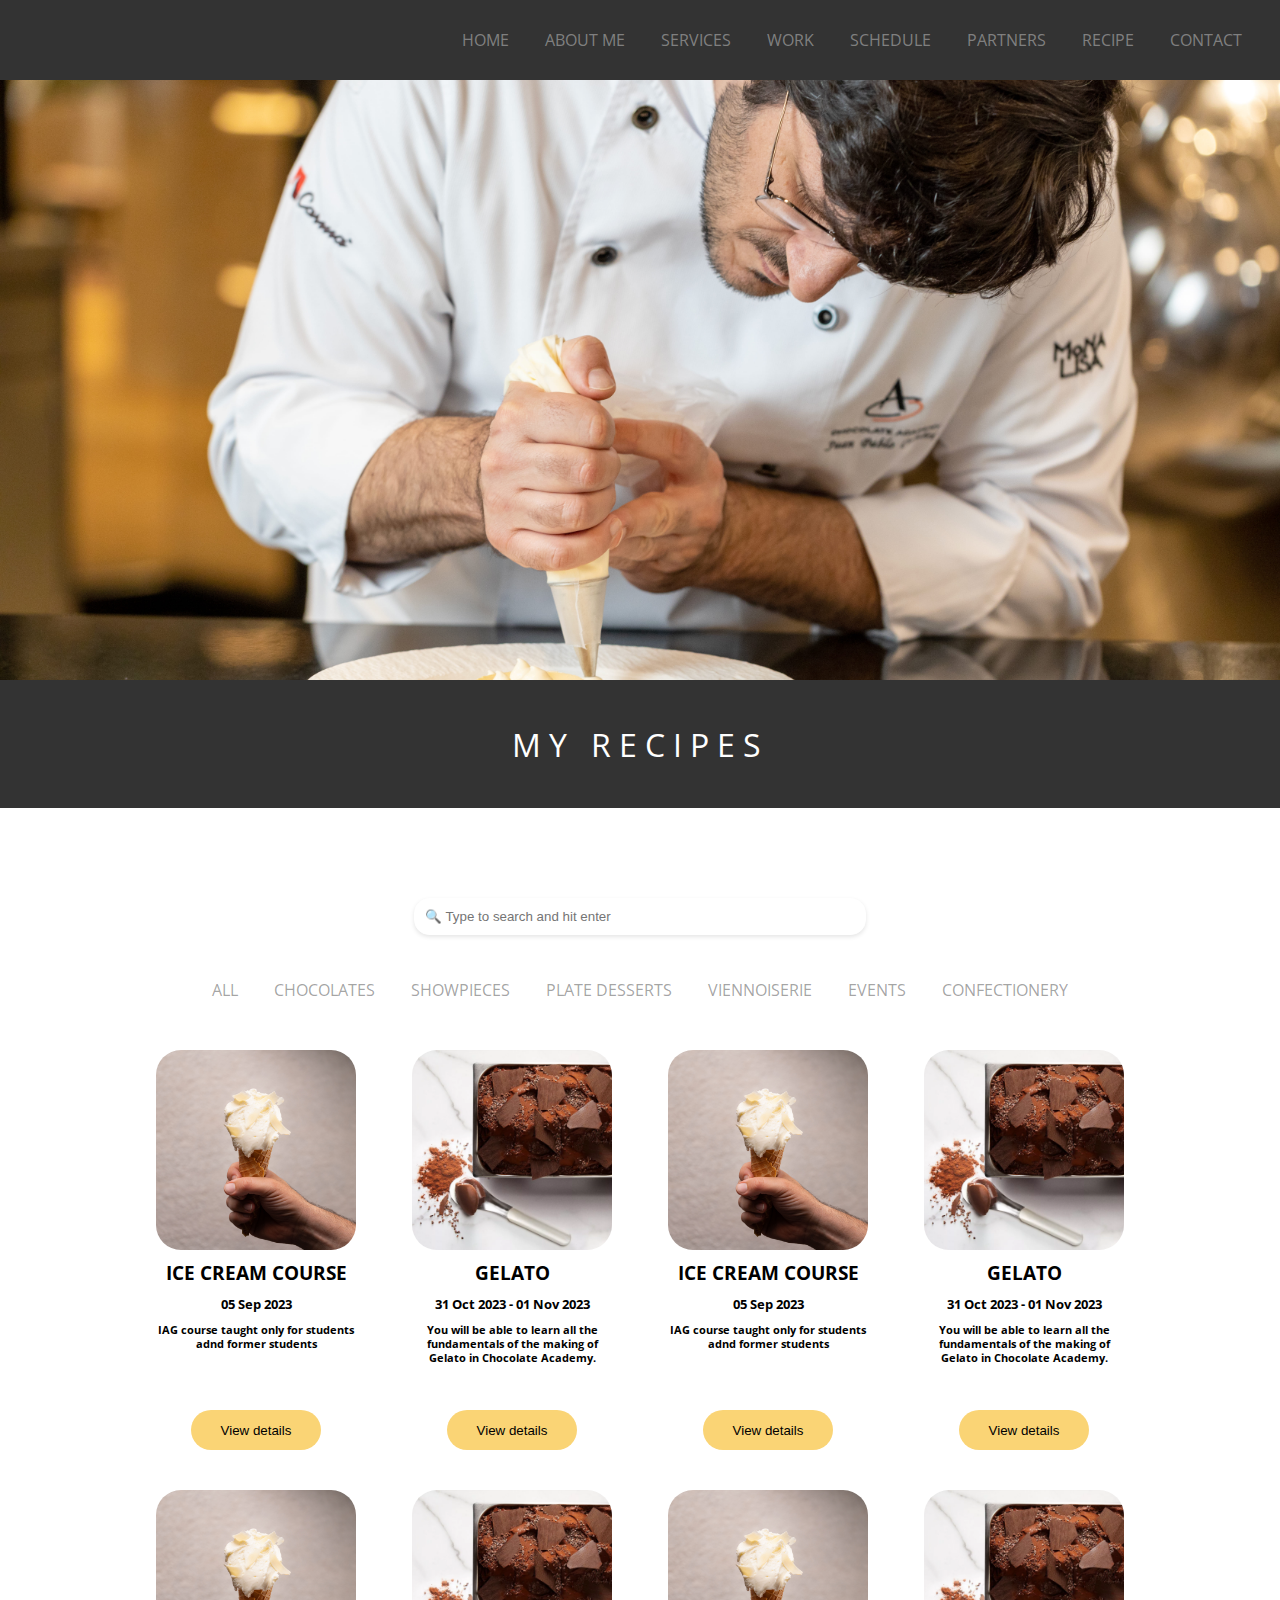
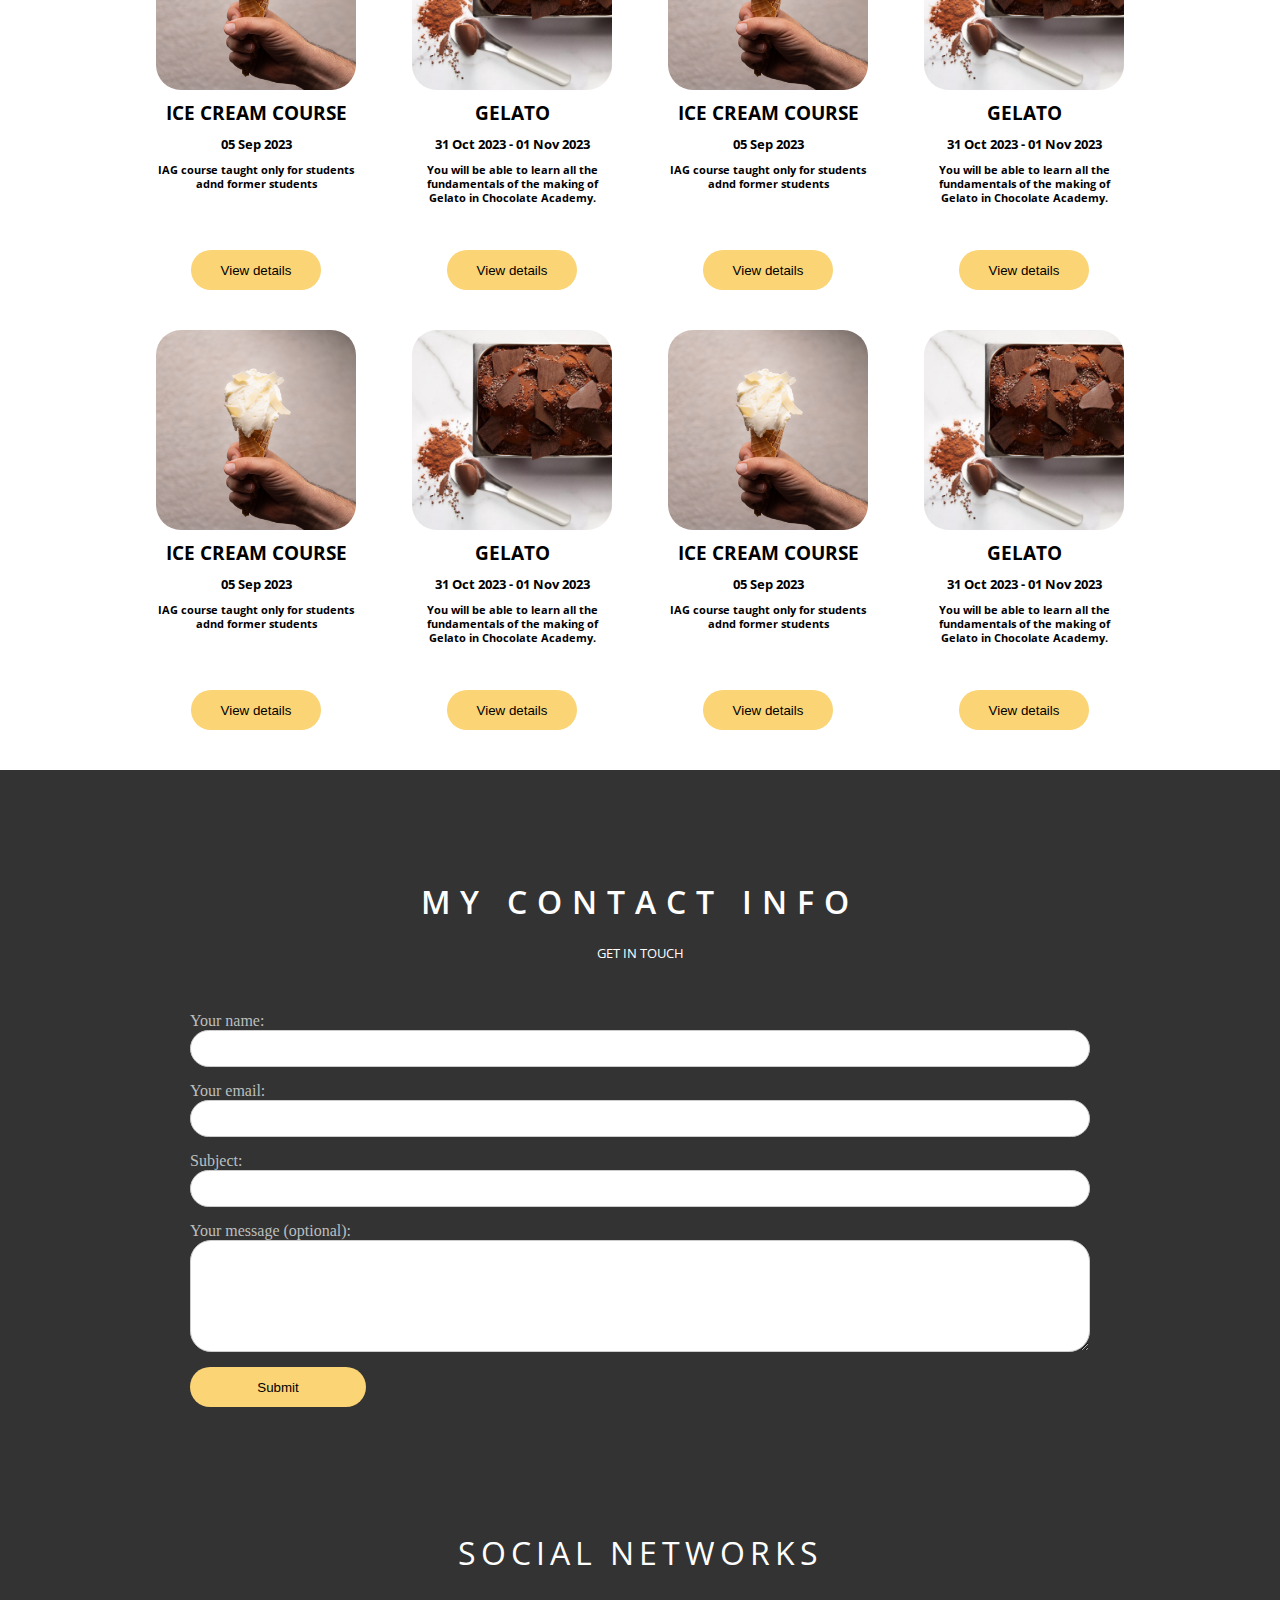
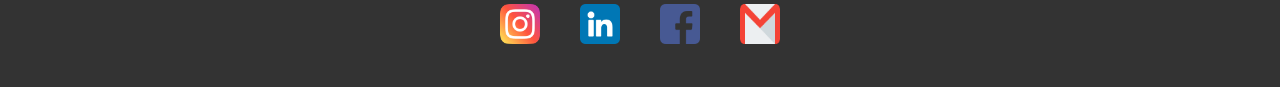
==== recipe.html @ 37abc26f "recipt" ====
<!doctype html>
<html lang="en">
<header>
  <meta charset="UTF-8">
  <meta name="viewport" content="width=device-width, initial-scale=1.0">
  <link rel="stylesheet" href="styles.css">
  <link rel="stylesheet" href="recipe.css">
  <link rel="stylesheet" href="https://fonts.googleapis.com/css2?family=Open+Sans:wght@400;600;700&display=swap"">
  <script src="recipe.js"></script>
  <title>Page</title>
</header>
<body>
    <div class="container">
      <!-- ---------------------------------------------------------------------- -->
        <!-- NAVBAR -->
        <div class="navbar">
            <a href="./index.html">HOME</a>
            <a href="#">ABOUT ME</a>
            <a href="#">SERVICES</a>
            <a href="#">WORK</a>
            <a href="#">SCHEDULE</a>
            <a href="#">PARTNERS</a>
            <a href="./recipe.html">RECIPE</a>
            <a href="#">CONTACT</a>
        </div>
        <!-- END NAVBAR -->

        <!-- ---------------------------------------------------------------------- -->

        <!-- PRESENTATION IMAGE -->
        <div class="image-container" id="all-img">
          <img src="./images/portrait3.jpg" alt="Image">
        </div>

        <div class="image-container" id="showpice-img" style="display: none;">
          <img src="./images/lemonpie.JPG" alt="Image">
        </div>

        <div class="image-container" id="desserts-img" style="display: none;">
          <img src="./images/portrait3.jpg" alt="Image">
        </div>

        <div class="image-container" id="viennoiserie-img" style="display: none;">
          <img src="./images/portrait3.jpg" alt="Image">
        </div>

        <div class="image-container" id="events-img" style="display: none;">
          <img src="./images/portrait3.jpg" alt="Image">
        </div>

        <div class="image-container" id="confectionery-img" style="display: none;">
          <img src="./images/portrait3.jpg" alt="Image">
        </div>

        <div class="image-container" id="chocolate-img" style="display: none;">
          <img src="./images/portrait3.jpg" alt="Image">
        </div>
        
        <!-- END PRESENTATION IMAGE -->

        <!-- ---------------------------------------------------------------------- -->

        <!-- SUBTITLE -->
        <div class="subtitle">
          <div>
            <h1>MY RECIPES</h1>
          </div>
        </div>
        <!-- END SUBTITLE -->

        <!-- ---------------------------------------------------------------------- -->

        <!-- CONTENT -->
        <div class="content">
        <div class="d-search">
          <input type="text-s" class="search" placeholder="🔍 Type to search and hit enter" id="searchInput">
        </div>
        <div class="recipe-nav">
          <a href="#" id="all">ALL</a>
          <a href="#" id="chocolate">CHOCOLATES</a>
          <a href="#" id="showpice">SHOWPIECES</a>
          <a href="#" id="desserts">PLATE DESSERTS</a>
          <a href="#" id="viennoiserie">VIENNOISERIE</a>
          <a href="#" id="events">EVENTS</a>
          <a href="#" id="confectionery">CONFECTIONERY</a>
        </div>

        <div id="all-div">
          <div class="ideas">
            <div class="recipe">
              <img class="recipe-img" src="./images/helado2.jpg" alr="Image">
              <h3>ICE CREAM COURSE</h3>
              <h5>05 Sep 2023</h5>
              <h6>IAG course taught only for students adnd former students</h6>
              <input class="button" type="button" value="View details">
            </div>

            <div class="recipe">
              <img class="recipe-img" src="./images/tortachocolate.jpg" alr="Image">
              <h3>GELATO</h3>
              <h5>31 Oct 2023 - 01 Nov 2023</h5>
              <h6>You will be able to learn all the fundamentals of the making of Gelato in Chocolate Academy.</h6>
              <input class="button" type="button" value="View details">
            </div>
            
            <div class="recipe">
              <img class="recipe-img" src="./images/helado2.jpg" alr="Image">
              <h3>ICE CREAM COURSE</h3>
              <h5>05 Sep 2023</h5>
              <h6>IAG course taught only for students adnd former students</h6>
              <input class="button" type="button" value="View details">
            </div>

            <div class="recipe">
              <img class="recipe-img" src="./images/tortachocolate.jpg" alr="Image">
              <h3>GELATO</h3>
              <h5>31 Oct 2023 - 01 Nov 2023</h5>
              <h6>You will be able to learn all the fundamentals of the making of Gelato in Chocolate Academy.</h6>
              <input class="button" type="button" value="View details">
            </div>  
          </div>

          <div class="ideas">
            <div class="recipe">
              <img class="recipe-img" src="./images/helado2.jpg" alr="Image">
              <h3>ICE CREAM COURSE</h3>
              <h5>05 Sep 2023</h5>
              <h6>IAG course taught only for students adnd former students</h6>
              <input class="button" type="button" value="View details">
            </div>

            <div class="recipe">
              <img class="recipe-img" src="./images/tortachocolate.jpg" alr="Image">
              <h3>GELATO</h3>
              <h5>31 Oct 2023 - 01 Nov 2023</h5>
              <h6>You will be able to learn all the fundamentals of the making of Gelato in Chocolate Academy.</h6>
              <input class="button" type="button" value="View details">
            </div>
            
            <div class="recipe">
              <img class="recipe-img" src="./images/helado2.jpg" alr="Image">
              <h3>ICE CREAM COURSE</h3>
              <h5>05 Sep 2023</h5>
              <h6>IAG course taught only for students adnd former students</h6>
              <input class="button" type="button" value="View details">
            </div>

            <div class="recipe">
              <img class="recipe-img" src="./images/tortachocolate.jpg" alr="Image">
              <h3>GELATO</h3>
              <h5>31 Oct 2023 - 01 Nov 2023</h5>
              <h6>You will be able to learn all the fundamentals of the making of Gelato in Chocolate Academy.</h6>
              <input class="button" type="button" value="View details">
            </div>  
          </div>

          <div class="ideas">
            <div class="recipe">
              <img class="recipe-img" src="./images/helado2.jpg" alr="Image">
              <h3>ICE CREAM COURSE</h3>
              <h5>05 Sep 2023</h5>
              <h6>IAG course taught only for students adnd former students</h6>
              <input class="button" type="button" value="View details">
            </div>

            <div class="recipe">
              <img class="recipe-img" src="./images/tortachocolate.jpg" alr="Image">
              <h3>GELATO</h3>
              <h5>31 Oct 2023 - 01 Nov 2023</h5>
              <h6>You will be able to learn all the fundamentals of the making of Gelato in Chocolate Academy.</h6>
              <input class="button" type="button" value="View details">
            </div>
            
            <div class="recipe">
              <img class="recipe-img" src="./images/helado2.jpg" alr="Image">
              <h3>ICE CREAM COURSE</h3>
              <h5>05 Sep 2023</h5>
              <h6>IAG course taught only for students adnd former students</h6>
              <input class="button" type="button" value="View details">
            </div>

            <div class="recipe">
              <img class="recipe-img" src="./images/tortachocolate.jpg" alr="Image">
              <h3>GELATO</h3>
              <h5>31 Oct 2023 - 01 Nov 2023</h5>
              <h6>You will be able to learn all the fundamentals of the making of Gelato in Chocolate Academy.</h6>
              <input class="button" type="button" value="View details">
            </div> 
          </div> 
        </div>

        <div id="chocolate-div" style="display: none;">
          <h1>None Chocolate</h1>
        </div>

        <div class="showpice" id="showpice-div" style="display: none;">
          <div class="showpice-int">
            <h1>INGREDIENTS</h1>
            
            <h3>STRAWBERRY SORBET</h3>
            <div class="ingredients">
              <li>400g Strawberry Puree</li>
              <li>230g Water</li>
              <li>100g Sugar</li>
              <li>40g Powdered Glucose</li>
              <li>11g Dextrose</li>
              <li>16g Invert Sugar</li>
              <li>3g Stabiliser (Super Neutrose)</li>
            </div>

            <h3>MERINGUE</h3>
            <div class="ingredients">
              <li>200g Eggs whites</li>
              <li>400g Sugar</li>
            </div>

            <h3>CHANTILLY CREAM</h3>
            <div class="ingredients">
              <li>500g Cream</li>
              <li>60g Icing Sugar</li>
              <li>1/2 Icing Sugar</li>
            </div>

            <h3>SYRUP MARINADE</h3>
            <div class="ingredients">
              <li>125g Sugar</li>
              <li>600g water</li>
              <li>1/2 Vanilla pod</li>
              <li>7.5g Wild Madagascar Pepper (Voatsiperifery)</li>
              <li>4 Basil Leaves</li>
              <li>1 Limes Juice</li>                
            </div>

            <h3>FRUIT SOUP</h3>
            <div class="ingredients">
              <li>50g Pinnaple</li>
              <li>50g Apple</li>
              <li>50g Kiwi fruit</li>
              <li>50g Mango</li>
              <li>50g Strawberry / Musk melon</li>
              <li>50g Banana</li>  
              <li>2 Passion fruits or puree</li>   
              <li>50g Pear</li>             
            </div>

            <h1>INSTRUCTION</h1>
            <h3>STRAWBERRY SORBET</h3>
            <h5>Hydrate & cook stabaliser in microwave with water add remaining ingredients and cook to 65CFreeze in ice cream machine.</h5>
          
            <h3>STRAWBERRY SORBET</h3>
            <h5>Cold Meringue method pipe onto back of Demarle dome moulds and bake 110C 35 minutes</h5>
          
            <h3>CHANTILLY CREAM</h3>
            <h5>Whisk slowly until a thick and creamy piping consistency</h5>

            <h3>SIRUP MARINADE</h3>
            <h5>Boil water and sugar with vanilla, pepper, basil and lime juice cover and allow to infuse for 12 hours when cool store 4˚C, strain before using.</h5>
          
            <h3>FRUIT SOUP</h3>
            <h5>Cut all fruits into a fine dice and add to cold syrup marinade and reserve at 4°C</h5>

            <h3>SPUN SUGAR</h3>
            <h5>Boil sugar, water and glucose to 160˚C or a very light caramel allow to cool and make spun sugar on a silpat mat, sprinkle with flowers and leaves, cover with more spun sugar and press, cut small disks or break up and reserve with silica gel until required</h5>
          </div>
        </div>

        <div id="desserts-div" style="display: none;">
          <h1>No desserts</h1>
        </div>

        <div id="viennoiserie-div" style="display: none;">
          <h1>No viennoiserie</h1>
        </div>

        <div id="events-div" style="display: none;">
          <h1>No events</h1>
        </div>

        <div id="confectionery-div" style="display: none;">
          <h1>No confectionery</h1>
        </div>

        </div>
      </div>
      <!-- END CONTENT -->

      <!-- ---------------------------------------------------------------------- -->

      <!-- FOOTER -->
      <div class="footer">

        <h1>MY CONTACT INFO</h1>
        <h5>GET IN TOUCH</h5>

        <form class="form">
          <label for="name">Your name:</label>
          <input type="text" id="nombre" name="nombre">

          <label for="email">Your email:</label>
          <input type="email" id="email" name="email">

          <label for="email">Subject:</label>
          <input type="subject" id="subject" name="subject">

          <label for="mesaje">Your message (optional):</label>
          <textarea id="mesaje" name="mesaje"></textarea>

          <input type="submit" value="Submit">
        </form>

        <div class="social">
          <h1>SOCIAL NETWORKS</h1>
          <div class="social-networks">
            <a class="a-footer-image" href="https://www.instagram.com/juanpablocolubri/">
              <img class="footer-image" src="./images/ig.png" alt="ig">
            </a>
            <a class="a-footer-image" href="">
              <img class="footer-image" src="./images/in.png" alt="in">
            </a>
            <a class="a-footer-image" href="">
              <img class="footer-image" src="./images/face.png" alt="face">
            </a>
            <a class="a-footer-image" href="">
              <img class="footer-image" src="./images/gmail.png" alt="gmail">
            </a>
          </div>
        </div>
      </div>
      <!-- END FOOTER -->

      <!-- ---------------------------------------------------------------------- -->

  </div>
</body>
</html>
---- styles.css ----
body{
  margin: 0;
  padding: 0;
}

.container {
    display: flex;
    flex-direction: column;
    background-color:white;
}

/* NAVBAR */
.navbar {
  display: flex;
  justify-content: flex-end;
  align-items: center;
  padding: 0 20px;
  height: 80px; 
  background-color: #333;
  overflow: hidden;
}

.navbar p {
    display: table-cell;
    vertical-align: middle;
}

.navbar a {
  font-family: 'Open Sans';
  font-weight: normal;
  float: right;
  display: block;
  color: #A8A8A8AA;
  text-align: right;
  padding: 14px 18px;
  text-decoration: none;
}

.navbar a:hover {
  background-color: #333;
  color: white;
} 
/* END NAVBAR */

/* PRESENTATION IMAGE */
.image-container {
  display: flex;
  align-items: center;
  justify-content: center;
  max-height: 600px;
  overflow: hidden; 
  text-align: center;
}

.image-container img {
  max-height: 100%;
  max-width: 100%;
}
/* END PRESENTATION IMAGE */

/* SUBTITLE */
.subtitle{
  display: flex;
  height: 100px;
  background-color: #333;
  color: white;
  padding: 14px 40px;
  justify-content: center;
  align-items: center;
  text-align: center;
  position: relative;
}

.subtitle h1{
  font-family: 'Open Sans';
  font-weight: normal;
  letter-spacing: 8px;
  margin: 0 auto;
}

.subtitle h3{
  letter-spacing: 3px;  
  font-family: 'Open Sans'; 
  font-weight: normal;
}

.subtitle-image{
  width: 72px;
  height: 72px;
  position: absolute;
  top: 28px;
  right: 25px;
}
/* END SUBTITLE */

/* CONTENT */
.content{
  display: flex;
  flex-direction: column;
  height: auto;
  background-color: white;
}

.ideas{
  display: flex;
  flex-direction: row;
  align-items: center;
  justify-content: center;
  margin:0 10%;
}

.ideas-elements{
  display: flex;
  flex-direction: column;
  align-items: center;
  width: 230px;
  height: 200px;
  margin:80px 50px;
}

.ideas-elements h5{
  font-family: 'Open Sans';
  color: #3F3F3F;
  text-align: center;
  margin-top: 10%;
  margin-block-end: 10px;
  font-weight: 900;
  font-size: larger;
}

.ideas-elements h6{
  margin: 0;
  font-family: 'Open Sans';
  font-weight: normal;
  color: #3F3F3F;
  text-align: center;
  font-size: small;
  font-weight: 600;
}

.ideas-elements img{
  width: 48px;
  height: 48px;
}

/* END CONTENT */

/* PRESENTATION IMAGE2 */
.image-container2{
  position: relative;
  display: flex;
  align-items: center;
  justify-content: center;
  max-height: 500px;
  width:100vw;
  overflow: hidden; 
  text-align: center;
}

.image-container2 img {
  max-height: 100%;
  max-width: 100%;
}

.overlay{
  position: absolute;
  top: 20%;
  left: 48.2%; 
  width: 80px;
  height: 80px;
  transform: translate(-20%, -50%); 
}

.overlay-text{
  font-family: 'Open Sans';
  font-weight: normal;
  position: absolute;
  top:30%;
  width:100vw;
  align-items: center;
  color: white;
}

.overlay-text h6{
  width: 50%;
  transform: translate(50%);
}

.image-container2::before,
.image-container2::after
{
  content: "";
  position: absolute;
  width: 230%;
  height: 1px;
  background-color: black;
  background: linear-gradient(to right, transparent 40%, white 40%, white 60%, transparent 60%);
  
}

.image-container2::before {
  right: -38%;
  top: 20%;
}

.image-container2::after {
  left: -38%;
  top: 20%;
}
/* END PRESENTATION IMAGE2 */

/* CONTENT2 */
.content2{
  display: flex;
  flex-direction: column;
}

.content2-row{
  display: flex;
  flex-direction: row;
}

.content2-element{
  margin: 0;
  height: 268px;
  width: 480px;
  overflow: hidden;
  background-color: #333;
}

.content2-element img{
  width: 100%;
  height: 100%;
  max-height: 100%;
  max-width: 100%;
}
/* END CONTENT2 */

/* FOOTER */
.footer{
  display: flex;
  flex-direction: column;
  align-items: center;
  justify-content: center;
  background-color: #333;
}

.footer h1 {
  font-family: 'Open Sans';
  font-weight: normal;
  color: white;
  margin-top: 110px;
  letter-spacing: 10px;
  font-weight: 600;
}

.footer h5 {
  font-family: 'Open Sans';
  font-weight: normal;
  color: white;
  margin: 0;
  margin-block-end: 50px;
}

.form-container {
  margin: 0 auto;
  padding: 20px;
  border-radius: 10px;
  border: 2px solid #ccc;
}

.form {
  color: #BBBFBF;
  width: 900px;
  display: flex;
  flex-direction: column;
}

.label{
  font-weight: bold;
  margin-bottom: 5px;
}

input[type="text"],
input[type="email"],
input[type="subject"]{
  padding: 10px;
  margin-bottom: 15px;
  border: 1px solid #ccc;
  border-radius: 21px;
}

textarea {
  height: 90px;
  padding: 10px;
  margin-bottom: 15px;
  border: 1px solid #ccc;
  border-radius: 21px;
}

input[type="submit"] {
  width: 176px;
  height: 40px;
  background-color: #FAD475;
  color: black;
  border: none;
  padding: 10px;
  border-radius: 40px;
  cursor: pointer;
}

input[type="submit"]:hover {
  background-color: #f8da8e;
}

.social{
  height: 280px;
  display: flex;
  width: 720px;
  flex-direction: column;
  align-items: center;
  justify-content: center;
  letter-spacing: 5px;
}

.social h1{
  font-family: 'Open Sans';
  font-weight: normal;
  letter-spacing: 5px;
  margin-block-end: 0 ;
}

.social-networks{
  display: flex;
  height: 100px;
  align-items: center;
}

.a-footer-image{
  margin: 0 20px;
  width: 40px;
  height: 40px; 
}

.footer-image{
  width: 40px;
  height: 40px; 
}
/* END FOOTER */
---- recipe.css ----
/* RECIPE */
.d-search{
    display: flex;
    margin-top: 90px;
    justify-content: center;
}

.search {
    width: 430px;
    display: flex;
    align-items: center;
    justify-content: center;
    padding: 10px;
    background-color: white;
    border: 1px solid white;
    padding: 10px;
    margin-bottom: 15px;
    border-radius: 15px;
    box-shadow: 0px 2px 4px rgba(0, 0, 0, 0.1);
}

.search-input {
    padding: 5px;
    border: none;
    border-radius: 3px;
    width: 100%;
}

.recipe-nav {
    display: flex;
    justify-content: center;
    align-items: center;
    padding: 0 20px;
    height: 80px; 
    background-color: white;
    overflow: hidden;
}
  
.recipe-nav p {
      display: table-cell;
      vertical-align: middle;
}
  
.recipe-nav a {
    font-family: 'Open Sans';
    font-weight: normal;
    display: block;
    color: #33333375;
    text-align: center;
    padding: 14px 18px;
    text-decoration: none;
}
  
.recipe-nav a:hover {
    background-color: white;
    color: black;
  } 


.content{
    margin-block-end: 20px;
}

.recipe{
    display: flex;
    flex-direction: column;
    height: 400px;
    width: 229px;
    align-items: center;
    margin: 20px;
}

.recipe h3{
    font-family: 'Open Sans';
    margin: 10px;
}

.recipe h5{
    font-family: 'Open Sans';
    margin: 0%;
}

.recipe h6{
    font-family: 'Open Sans';
    text-align: center;
    margin: 10px;
    margin-left: 10px;
    margin-right: 10px;
}

.recipe-img{
    width: 200px;
    height: 200px;
    border-radius: 25px;
}

.button{
    width: 60%;
    height: 40px;
    background-color: #FAD475;
    color: black;
    border: none;
    padding: 10px;
    border-radius: 40px;
    cursor: pointer;
    margin-top: auto;
}

.button:hover{
    background-color: #f8da8e;
}

/* END RECIPE */

/* SHOWPICE */
.showpice{
    width: 800px;
    height: auto;
    background-color: #ffffff;
    border-radius: 20px;
    box-shadow: 0px 8px 16px rgba(0, 0, 0, 0.2);
    padding: 20px;
    margin: 50px auto;
    margin-block-end: 45px;
}

.showpice-int{
    font-family: 'Open Sans';
    text-align: left;
    font-weight: normal;
    margin-left: 50px;
}

.showpice-int h1{
    margin-top: 30px;
    margin-block-end: 30px;
    font-size: xx-large;
}

.showpice-int h5{
    color:#595959;
}

.ingredients{
    margin-left: 10px;
}
/* END SHOWPICE */
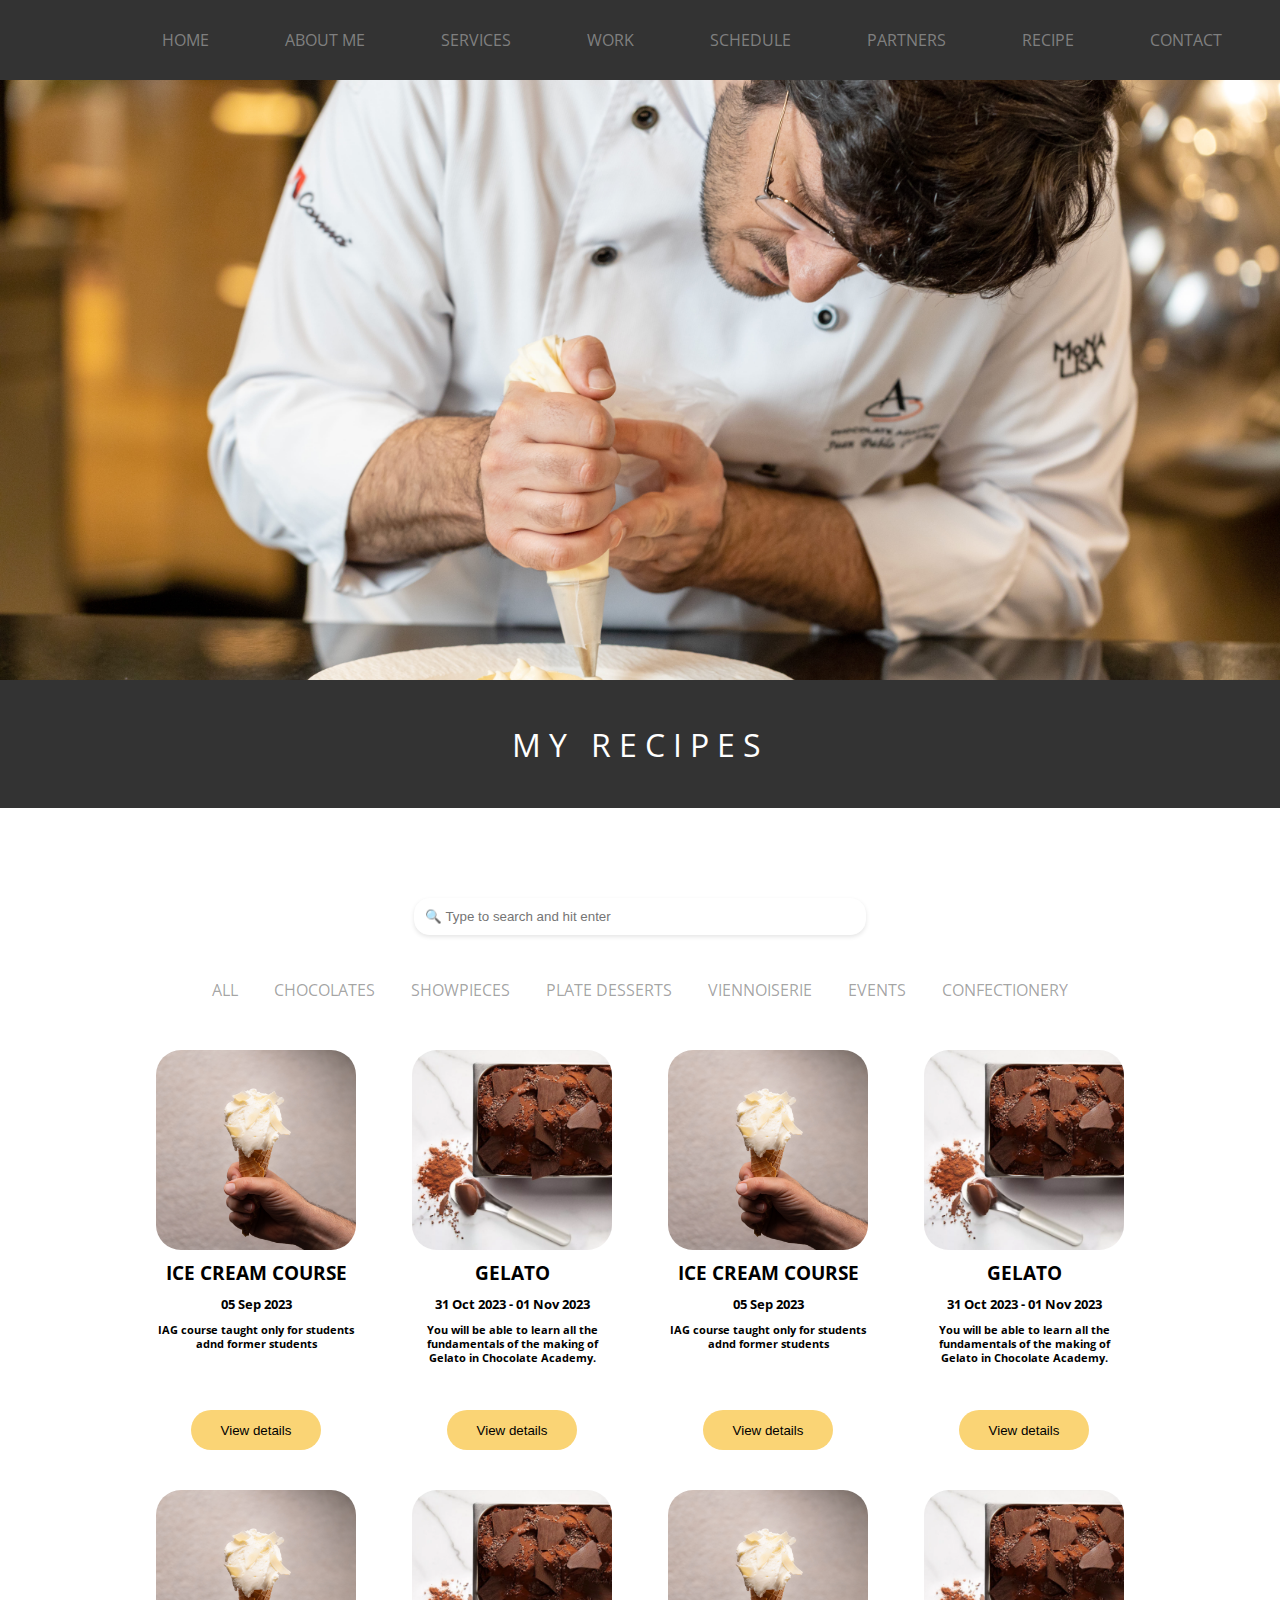
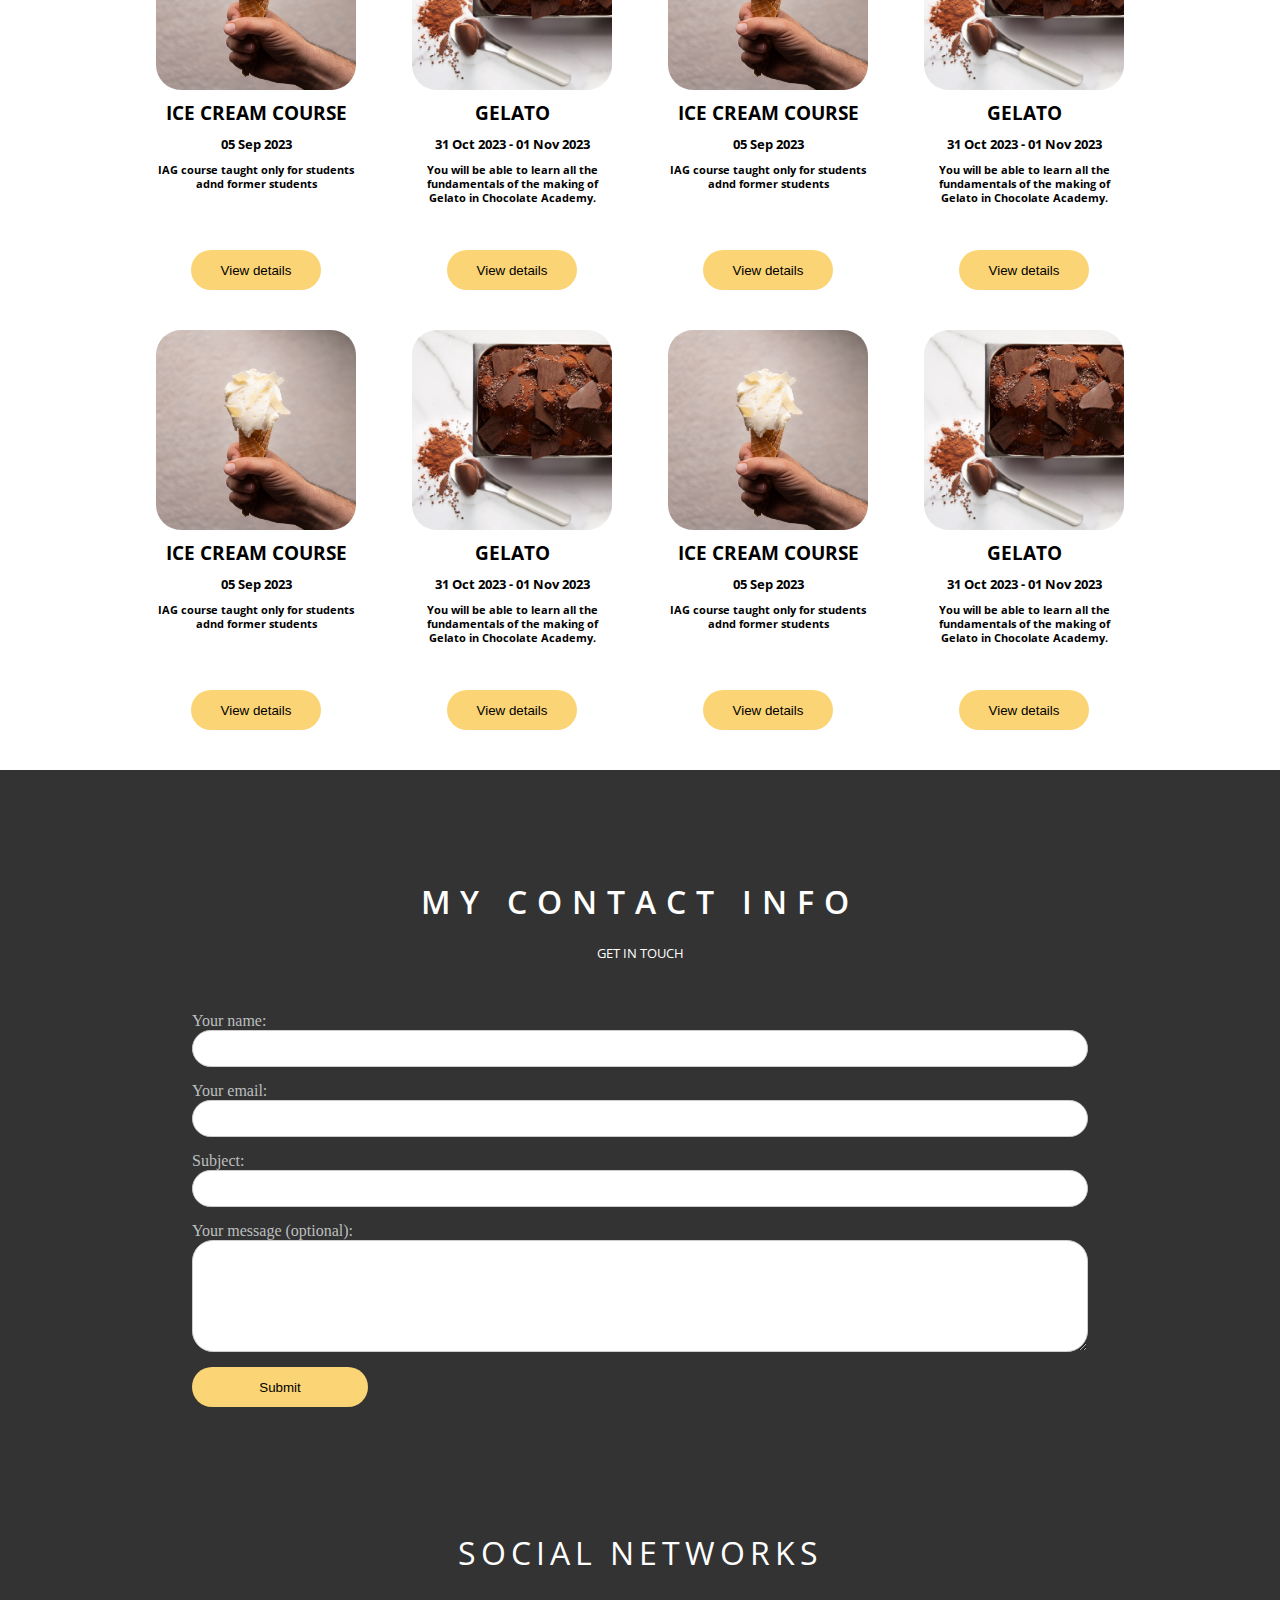
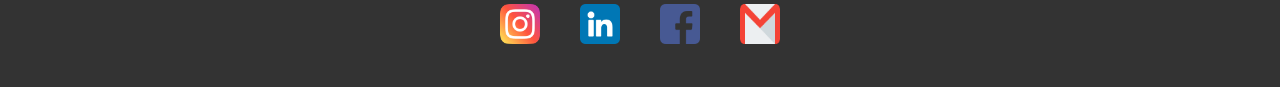
==== commit 0f96d6d8: "responsive fixed" ====
--- a/recipe.html
+++ b/recipe.html
@@ -6,6 +6,7 @@
   <link rel="stylesheet" href="styles.css">
   <link rel="stylesheet" href="recipe.css">
   <link rel="stylesheet" href="https://fonts.googleapis.com/css2?family=Open+Sans:wght@400;600;700&display=swap"">
+  <script src="index.js"></script>
   <script src="recipe.js"></script>
   <title>Page</title>
 </header>
--- a/styles.css
+++ b/styles.css
@@ -34,12 +34,24 @@
   text-align: right;
   padding: 14px 18px;
   text-decoration: none;
+  margin: 20px;
 }
 
 .navbar a:hover {
   background-color: #333;
   color: white;
 } 
+
+@media screen and (max-width: 855px) {
+  .navbar {
+    float: none;
+    height: auto;
+    display: block;
+    text-align: left;
+  }
+  .navbar a{
+    margin:0px;
+  }}
 /* END NAVBAR */
 
 /* PRESENTATION IMAGE */
@@ -107,6 +119,12 @@
   align-items: center;
   justify-content: center;
   margin:0 10%;
+}
+
+@media screen and (max-width: 900px) {
+  .ideas {
+    flex-direction: column;
+  }
 }
 
 .ideas-elements{
@@ -246,15 +264,19 @@
 }
 
 .footer h1 {
+  width: 80%;
   font-family: 'Open Sans';
   font-weight: normal;
   color: white;
   margin-top: 110px;
   letter-spacing: 10px;
   font-weight: 600;
+  text-align: center;
 }
 
 .footer h5 {
+  width: 80%;
+  text-align: center;
   font-family: 'Open Sans';
   font-weight: normal;
   color: white;
@@ -271,9 +293,16 @@
 
 .form {
   color: #BBBFBF;
-  width: 900px;
-  display: flex;
-  flex-direction: column;
+  width: 70%;
+  display: flex;
+  flex-direction: column;
+}
+
+@media screen and (max-width: 910px) {
+  .form-container {
+    max-width: 80%;
+    padding: 10px;
+  }
 }
 
 .label{
@@ -324,6 +353,7 @@
 }
 
 .social h1{
+  width: 100vw;
   font-family: 'Open Sans';
   font-weight: normal;
   letter-spacing: 5px;
@@ -334,6 +364,19 @@
   display: flex;
   height: 100px;
   align-items: center;
+}
+
+@media screen and (max-width: 720px) {
+  .social {
+    width: auto;
+    height: auto;
+  }
+}
+
+@media screen and (max-width: 360px) {
+  .social-networks,.social {
+    display: none;
+  }
 }
 
 .a-footer-image{
--- a/recipe.css
+++ b/recipe.css
@@ -54,8 +54,18 @@
 .recipe-nav a:hover {
     background-color: white;
     color: black;
-  } 
+} 
 
+@media screen and (max-width: 855px) {
+    .recipe-nav {
+      float: none;
+      height: auto;
+      display: block;
+      text-align: left;
+    }
+    .recipe-nav a{
+      margin:0px;
+    }}
 
 .content{
     margin-block-end: 20px;
@@ -124,6 +134,12 @@
     margin-block-end: 45px;
 }
 
+@media screen and (max-width: 920px) {
+    .showpice{
+        width: 80%;
+    }
+}
+
 .showpice-int{
     font-family: 'Open Sans';
     text-align: left;
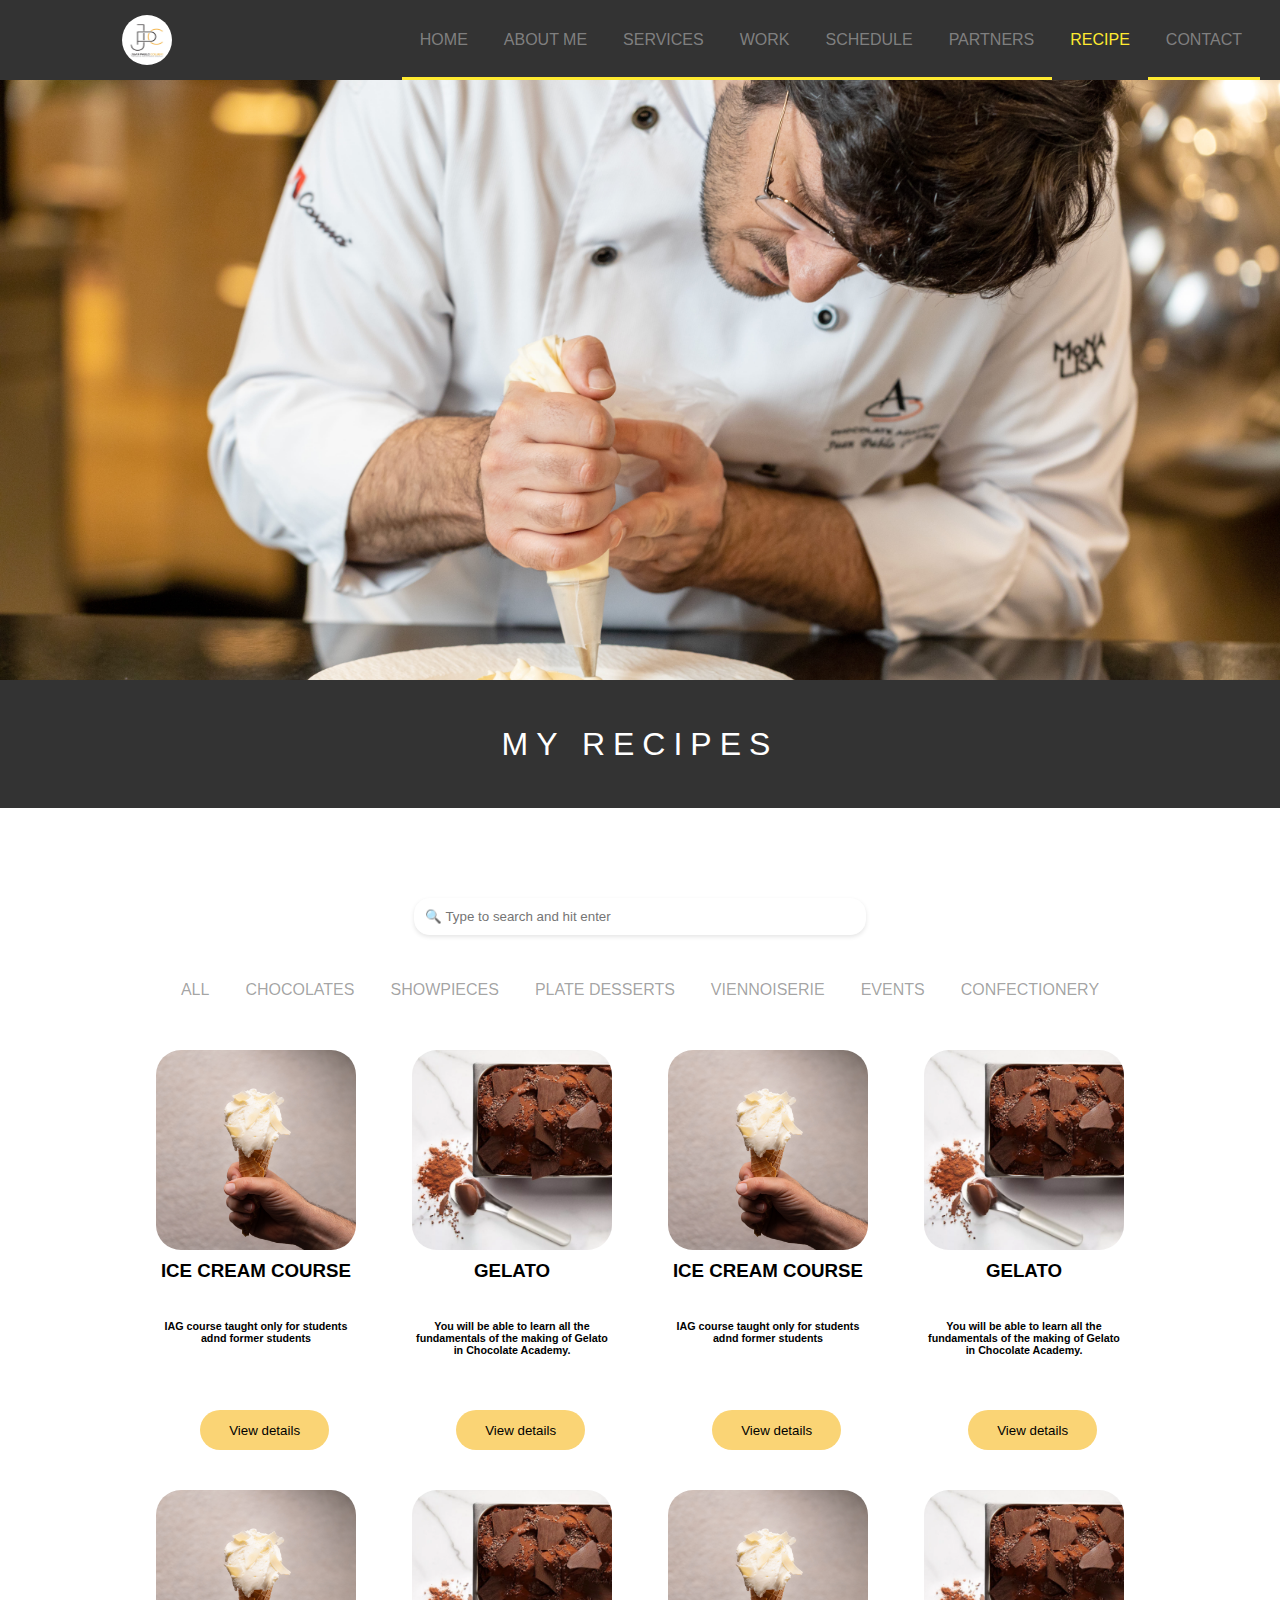
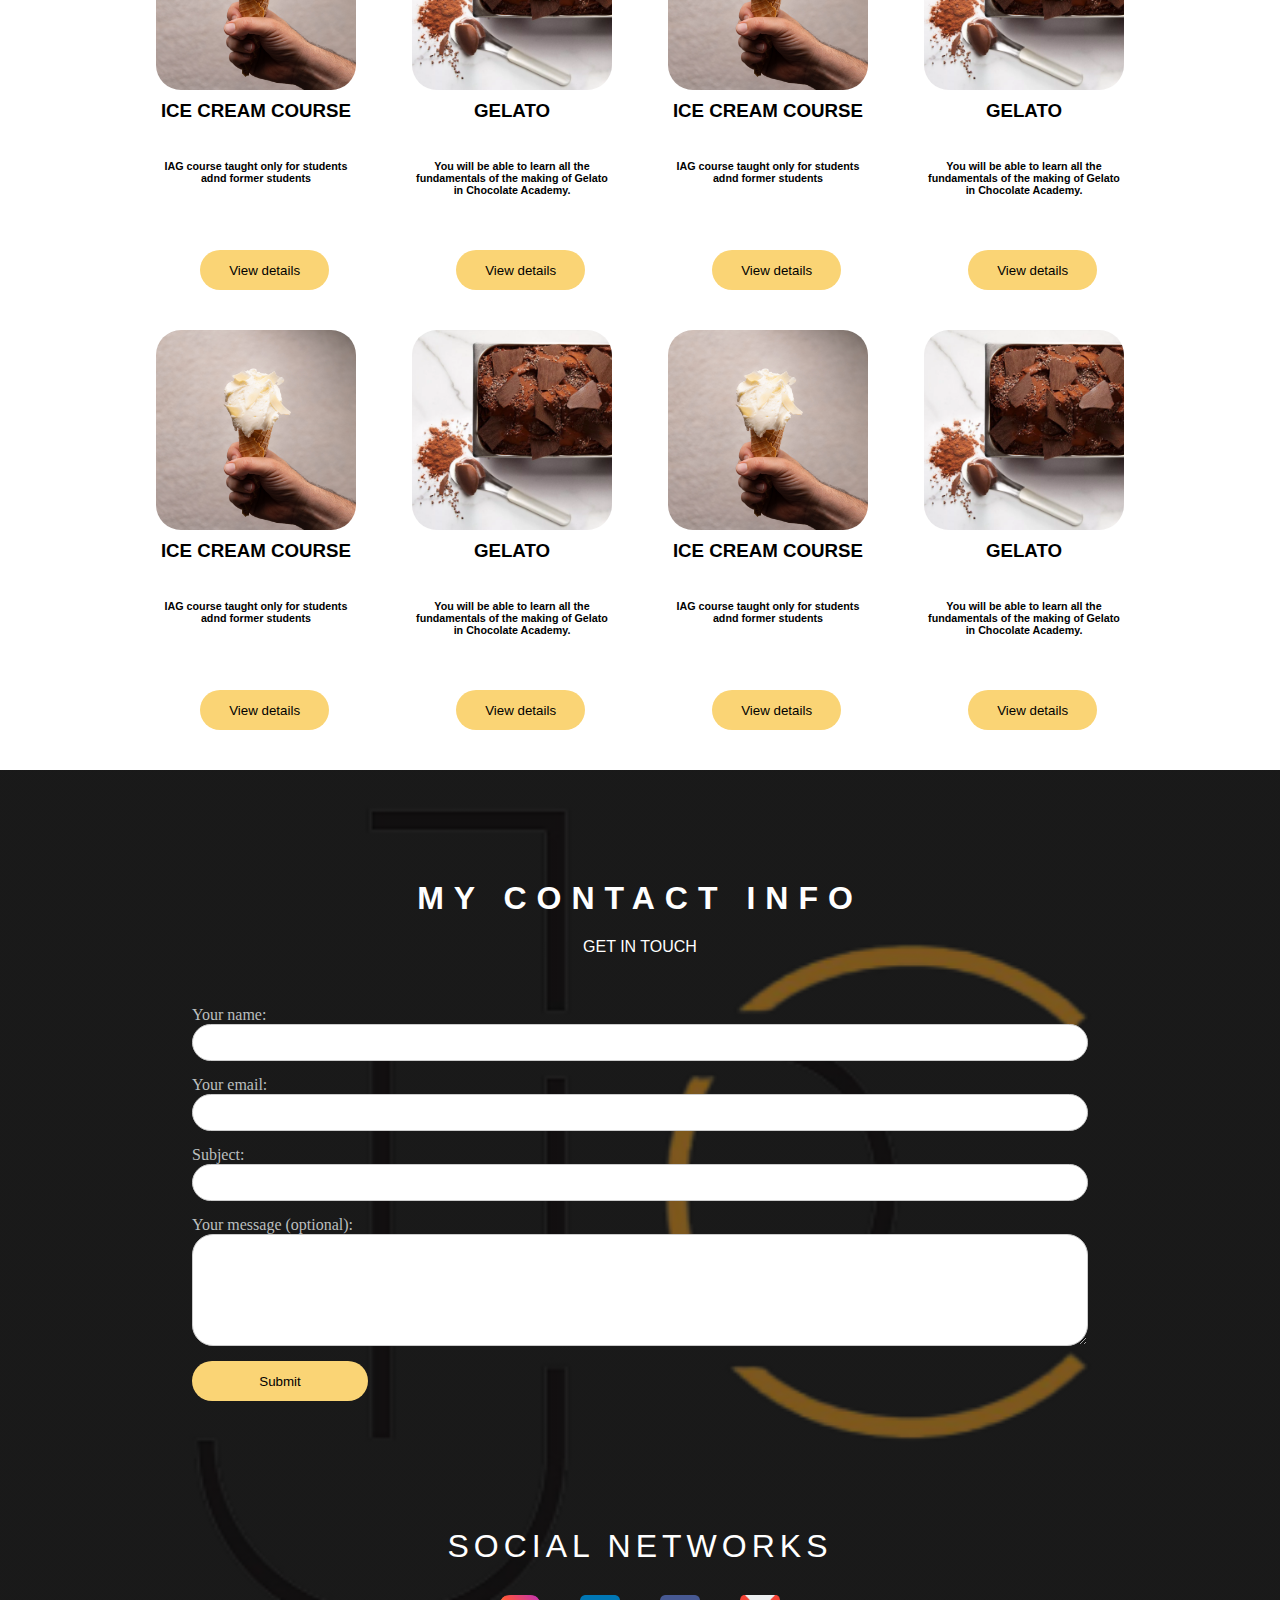
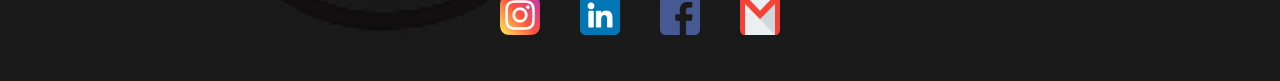
==== commit 445c9e97: "diseño modificado" ====
--- a/recipe.html
+++ b/recipe.html
@@ -15,14 +15,31 @@
       <!-- ---------------------------------------------------------------------- -->
         <!-- NAVBAR -->
         <div class="navbar">
-            <a href="./index.html">HOME</a>
-            <a href="#">ABOUT ME</a>
-            <a href="#">SERVICES</a>
-            <a href="#">WORK</a>
-            <a href="#">SCHEDULE</a>
-            <a href="#">PARTNERS</a>
-            <a href="./recipe.html">RECIPE</a>
-            <a href="#">CONTACT</a>
+            <img src="./images/logo.jpeg ">
+            <a class="underlined" href="./index.html">HOME</a>
+            <a class="underlined" href="#">ABOUT ME</a>
+            <a class="underlined" href="#">SERVICES</a>
+            <a class="underlined" href="#">WORK</a>
+            <a class="underlined" href="./schedule.html">SCHEDULE</a>
+            <a class="underlined" href="#">PARTNERS</a>
+            <a href="./recipe.html"><span class="text_yellow">RECIPE</span></a>
+            <a class="underlined" href="#">CONTACT</a>
+        </div>
+        <!-- END NAVBAR -->
+
+        <!-- NAVBAR -->
+        <div class="menu">
+          <button class="menu-button">Menú</button>
+          <ul class="menu-list">
+              <li><a href="./index.html">HOME</a></li>
+              <li><a href="#">ABOUT ME</a></li>
+              <li><a href="#">SERVICES</a></li>
+              <li><a href="#">WORK</a></li>
+              <li><a href="./schedule.html">SCHEDULE</a></li>
+              <li><a href="#">PARTNERS</a></li>
+              <li><a href="./recipe.html">RECIPE</a></li>
+              <li><a href="#">CONTACT</a></li>
+          </ul>
         </div>
         <!-- END NAVBAR -->
 
--- a/styles.css
+++ b/styles.css
@@ -1,12 +1,18 @@
 body{
   margin: 0;
   padding: 0;
+  overflow-x: hidden;
+}
+
+.text_yellow{
+  color: #ffea30 !important;
 }
 
 .container {
     display: flex;
     flex-direction: column;
     background-color:white;
+    margin: 0%;
 }
 
 /* NAVBAR */
@@ -20,13 +26,22 @@
   overflow: hidden;
 }
 
+.navbar img{
+  position: absolute;
+  transform: translateX(-85vw);
+  width: 50px;
+  height: 50px;
+  border-radius: 50px
+}
+
 .navbar p {
     display: table-cell;
     vertical-align: middle;
 }
 
 .navbar a {
-  font-family: 'Open Sans';
+  position: relative;
+  font-family: 'Nexa', sans-serif;
   font-weight: normal;
   float: right;
   display: block;
@@ -34,7 +49,26 @@
   text-align: right;
   padding: 14px 18px;
   text-decoration: none;
-  margin: 20px;
+}
+
+/*.navbar::after{
+  transform: translate(0px, 37px);
+  content: '';
+  position: absolute;
+  width: 23%;
+  height: 5px;
+  background-color: #ffea30;
+  left: 0;
+}*/
+
+.underlined::after {
+  transform: translate(0px, 46px);
+  content: '';
+  position: absolute;
+  width: 100%;
+  height: 5px;
+  background-color: #ffea30;
+  left: 0;
 }
 
 .navbar a:hover {
@@ -42,15 +76,64 @@
   color: white;
 } 
 
-@media screen and (max-width: 855px) {
+.menu {
+    position: relative;
+    display: none;
+    height: 100%;
+}
+
+.menu-button {
+    font-family: 'Nexa', sans-serif;
+    padding: 10px 20px;
+    background-color: #333;
+    color: #A8A8A8AA;
+    border: none;
+    cursor: pointer;
+    width: 100%;
+}
+
+.menu-button:hover{
+  color: white;
+}
+
+.menu-list {
+    width: 100vw;
+    height: auto;
+    position: absolute;
+    top: 100%;
+    left: 0;
+    margin: 0;
+    background-color: #333;
+    list-style: none;
+    padding: 0;
+    margin: 0;
+    display: none;
+}
+
+.menu-list li {
+    padding: 10px;
+}
+
+.menu-list li a {
+    text-decoration: none;
+    color: #A8A8A8AA;
+}
+
+.menu-list li a:hover {
+  text-decoration: none;
+  color: white;
+}
+
+.menu:hover .menu-list {
+    display: block;
+}
+
+@media screen and (max-width: 1000px) {
   .navbar {
-    float: none;
-    height: auto;
-    display: block;
-    text-align: left;
-  }
-  .navbar a{
-    margin:0px;
+    display: none;
+  }
+  .menu{
+    display: inline-block;
   }}
 /* END NAVBAR */
 
@@ -84,7 +167,7 @@
 }
 
 .subtitle h1{
-  font-family: 'Open Sans';
+  font-family: 'Nexa', sans-serif;
   font-weight: normal;
   letter-spacing: 8px;
   margin: 0 auto;
@@ -92,7 +175,7 @@
 
 .subtitle h3{
   letter-spacing: 3px;  
-  font-family: 'Open Sans'; 
+  font-family: 'Nexa', sans-serif; 
   font-weight: normal;
 }
 
@@ -103,6 +186,16 @@
   top: 28px;
   right: 25px;
 }
+
+@media screen and (max-width: 845px) {
+  .subtitle-image{
+    display: none;
+}}
+
+@media screen and (max-width: 575px) {
+  .subtitle{
+    height: auto;
+}}
 /* END SUBTITLE */
 
 /* CONTENT */
@@ -111,6 +204,7 @@
   flex-direction: column;
   height: auto;
   background-color: white;
+  margin-block-end: 30px;
 }
 
 .ideas{
@@ -137,23 +231,24 @@
 }
 
 .ideas-elements h5{
-  font-family: 'Open Sans';
+  font-family: 'Nexa', sans-serif;
   color: #3F3F3F;
   text-align: center;
   margin-top: 10%;
   margin-block-end: 10px;
   font-weight: 900;
-  font-size: larger;
+  font-size: medium;
 }
 
 .ideas-elements h6{
   margin: 0;
-  font-family: 'Open Sans';
+  font-family: 'Nexa', sans-serif;
   font-weight: normal;
   color: #3F3F3F;
   text-align: center;
   font-size: small;
   font-weight: 600;
+  font-weight: initial;
 }
 
 .ideas-elements img{
@@ -170,12 +265,16 @@
   align-items: center;
   justify-content: center;
   max-height: 500px;
-  width:100vw;
   overflow: hidden; 
   text-align: center;
 }
 
 .image-container2 img {
+  max-height: 100%;
+  max-width: 100%;
+}
+
+.textura{
   max-height: 100%;
   max-width: 100%;
 }
@@ -190,11 +289,10 @@
 }
 
 .overlay-text{
-  font-family: 'Open Sans';
+  font-family: 'Nexa', sans-serif;
   font-weight: normal;
   position: absolute;
   top:30%;
-  width:100vw;
   align-items: center;
   color: white;
 }
@@ -216,6 +314,19 @@
   
 }
 
+@media screen and (max-width: 990px) {
+  .image-container2::before,
+  .image-container2::after{
+    background: #ffffff00;
+  }}
+
+@media screen and (max-width: 750px) {
+  .textura{
+    height: 500px;
+    overflow: hidden;
+    object-fit: cover;
+  }}
+
 .image-container2::before {
   right: -38%;
   top: 20%;
@@ -241,18 +352,333 @@
 .content2-element{
   margin: 0;
   height: 268px;
-  width: 480px;
+  width:25%;
   overflow: hidden;
   background-color: #333;
+  font-family: 'Nexa', sans-serif;
+}
+
+.content2-element h1{
+  margin-top: 10%;
+  color: #FFFFFF;
+  font-size: 18px;
+  letter-spacing: 5px;
+  font-weight: 300;
+  margin-left: 8%;
+  margin-right: 10%;
+}
+
+.content2-element h3{
+  color: #7C7C7C;
+  font-size: 12px;
+  margin-left: 8%;
+  margin-right: 10%;
+}
+
+.button{
+  margin-left: 8%;
+}
+
+.content2-element-empty{
+  font-family: 'Nexa', sans-serif;
+  font-stretch: extra-condensed;
+  display: flex;
+  margin: 0;
+  height: 268px;
+  width:25%;
+  overflow: hidden;
+  background-color:white;
+  align-items: center;
+  justify-content: center;
 }
 
 .content2-element img{
+  object-fit: cover;
   width: 100%;
   height: 100%;
   max-height: 100%;
   max-width: 100%;
 }
+
+@media screen and (max-width: 970px) {
+  .content2-row{
+    display: grid;
+    grid-template-columns: repeat(2, 1fr);
+  }
+  .content2-element{
+    align-items: center;
+    width: auto;
+    height: 268px;
+  }
+  .content2-element h1{
+    letter-spacing: 2px;
+    margin-left: 10px;
+    margin-right: 10px;
+  }
+  .content2-element h3{
+    margin-left: 10px;
+    margin-right: 10px;
+  }
+  .content2-element-empty{
+    width: auto;
+    height: 268px;
+    justify-content: center;
+    text-align: center;
+  }
+  .button{
+    margin-left: 3px;
+    margin-left: 3px;
+  }
+}
 /* END CONTENT2 */
+
+/* CONTENT3 */
+.presentation{
+  margin-top: 80px;
+  display: flex;
+  align-items: center;
+  justify-content: center;
+  flex-direction: column;
+  font-family: 'Nexa', sans-serif;
+  margin-left: 15%;
+  margin-right: 15%;
+  text-align: center;
+}
+.presentation h1{
+  margin-block-end: 25px;
+  font-size: 50px;
+  letter-spacing: 5px;
+  font-weight: 300;
+}
+.presentation h3{
+  color: #303030;
+}
+.presentation h5{
+  color: #595959;
+}
+.presentation img{
+  width: 40px;
+  height: 40px;
+}
+/* END CONTENT3 */
+
+/* PORTFOLIO */
+.portfolio{
+  display: flex;
+  flex-direction: column;
+  position: relative;
+}
+.port1{
+  flex: 1;
+  padding: 10px;
+  height: 50%;
+  position: relative;
+  font-family: 'Nexa', sans-serif;
+  background-color: #333;
+  text-align: center;
+}
+.port1 img{
+  margin-top: 60px;
+  height: 70px;
+  width: 70px;
+}
+.port1 h1{
+  color: #FFFFFF;
+  font-weight: initial;
+  letter-spacing: 5px;
+}
+.port1 h3,h5{
+  font-weight: initial;
+  color: #FFFFFF;
+  font-size: medium;
+}
+.port2{
+  flex: 1;
+  padding: 108px;
+  background-color: white;
+}
+
+.port1::before,
+.port1::after
+{
+  content: "";
+  position: absolute;
+  height: 1px;  
+  background: linear-gradient(to right, #EBEBEB40, #EBEBEB40);
+}
+.port1::before {
+  width: 30%;
+  right: 15%;
+  top: 35%;
+}
+
+.port1::after {
+  width: 30%;
+  left: 15%;
+  top: 35%;
+}
+
+@media screen and (max-width: 800px) {
+  .port1::before,
+  .port1::after{
+    background: #ffffff00;
+  }
+}
+
+.portfolio-nav {
+  display: flex;
+  justify-content: center;
+  align-items: center;
+  padding: 0 20px;
+  height: 80px; 
+  overflow: hidden;
+}
+
+.portfolio-nav p {
+    display: table-cell;
+    vertical-align: middle;
+}
+
+.portfolio-nav a {
+  font-family: 'Nexa', sans-serif;
+  font-weight: normal;
+  display: block;
+  color: #7C7C7C;
+  text-align: center;
+  padding: 14px 18px;
+  text-decoration: none;
+}
+
+.portfolio-nav a:hover {
+  color: #ffffff;
+} 
+@media screen and (max-width: 855px) {
+  .portfolio-nav {
+    float: none;
+    height: auto;
+    display: block;
+    text-align: left;
+  }
+  .portfolio-nav a{
+    margin:0px;
+  }}
+
+.contenedor {
+  position: relative;
+  display: flex;
+  flex-direction: column;
+  height: 440px;
+}
+
+.div1 {
+  flex: 1;
+  background-color: #333;
+  height: 220px;
+}
+
+.div2 {
+  flex: 1;
+  background-color: white;
+  height: 220px;
+}
+
+.div3 {
+  position: absolute;
+  top: 0;
+  left: 0;
+  right: 0;
+  bottom: 0;
+  height: 440px;
+  margin-right: 30px;
+  margin-left: 30px;
+}
+
+.image-container3 {
+  display: flex;
+  width: 100%;
+}
+.image{
+  display: flex;
+  justify-content: center;
+  width: 25%;
+  overflow: hidden;
+}
+.image img{
+  object-fit: cover;
+  width: 302px;
+  height: 440px;
+  border-radius: 40px;
+  overflow: hidden;
+  transition: transform 0.3s ease, filter 0.3s ease;
+}
+.overlay3 {
+  display: none;
+  position: absolute;
+  height: 100%;
+  width: 302px;
+  margin-right: 30px;
+  margin-left: 30px;
+  border-radius: 40px;
+  background-color: rgba(0, 0, 0, 0.3);
+  justify-content: center;
+  align-items: center;
+  transition: opacity 1s ease;
+}
+.button2 {
+  transform: translate(33%, 500%);
+  display: inline-block;
+  margin: auto;
+  width: 176px;
+  height: 40px;
+  background-color: #FAD475;
+  color: black;
+  border: none;
+  padding: 10px;
+  border-radius: 40px;
+  cursor: pointer;
+}
+.button:hover{
+  background-color: #f8da8e;
+}
+.image:hover {
+  transform: scale(1.2);
+  filter: brightness(70%);
+  z-index: 1;
+}
+.image:hover .overlay3{
+  display: block;
+  z-index: 0;
+}
+
+.cont{
+  position: relative;
+  width: 300px;
+  height: 200px;
+  transform: translate(0%, -530%);
+}
+
+.image-overlay {
+  display: none;
+  position: absolute;
+  top: 0;
+  left: 0;
+  width: 100vw;
+  height: 1200px;
+  background-color: rgba(0, 0, 0, 0.5);
+  display: flex;
+  justify-content: center;
+  align-items: center;
+  border-radius: 80px;
+  z-index: 0;
+}
+
+.image-overlay img {
+  object-fit: cover;
+  height: 600px;
+  border-radius: 40px;
+  margin-top: 5%;
+}
+/* END PORTFOLIO */
 
 /* FOOTER */
 .footer{
@@ -260,12 +686,16 @@
   flex-direction: column;
   align-items: center;
   justify-content: center;
+  background-image: linear-gradient(rgba(0, 0, 0, 0.5), rgba(0, 0, 0, 0.5)), url("./images/logo2.png"); 
   background-color: #333;
+  background-size:contain;
+  background-repeat: no-repeat;
+  background-position: center center;
 }
 
 .footer h1 {
   width: 80%;
-  font-family: 'Open Sans';
+  font-family: 'Nexa', sans-serif;
   font-weight: normal;
   color: white;
   margin-top: 110px;
@@ -277,7 +707,7 @@
 .footer h5 {
   width: 80%;
   text-align: center;
-  font-family: 'Open Sans';
+  font-family: 'Nexa', sans-serif;
   font-weight: normal;
   color: white;
   margin: 0;
@@ -354,7 +784,7 @@
 
 .social h1{
   width: 100vw;
-  font-family: 'Open Sans';
+  font-family: 'Nexa', sans-serif;
   font-weight: normal;
   letter-spacing: 5px;
   margin-block-end: 0 ;
@@ -373,8 +803,8 @@
   }
 }
 
-@media screen and (max-width: 360px) {
-  .social-networks,.social {
+@media screen and (max-width: 425px) {
+  .social {
     display: none;
   }
 }
--- a/recipe.css
+++ b/recipe.css
@@ -42,7 +42,7 @@
 }
   
 .recipe-nav a {
-    font-family: 'Open Sans';
+    font-family: 'Nexa', sans-serif;
     font-weight: normal;
     display: block;
     color: #33333375;
@@ -81,17 +81,17 @@
 }
 
 .recipe h3{
-    font-family: 'Open Sans';
+    font-family: 'Nexa', sans-serif;
     margin: 10px;
 }
 
 .recipe h5{
-    font-family: 'Open Sans';
+    font-family: 'Nexa', sans-serif;
     margin: 0%;
 }
 
 .recipe h6{
-    font-family: 'Open Sans';
+    font-family: 'Nexa', sans-serif;
     text-align: center;
     margin: 10px;
     margin-left: 10px;
@@ -141,7 +141,7 @@
 }
 
 .showpice-int{
-    font-family: 'Open Sans';
+    font-family: 'Nexa', sans-serif;
     text-align: left;
     font-weight: normal;
     margin-left: 50px;
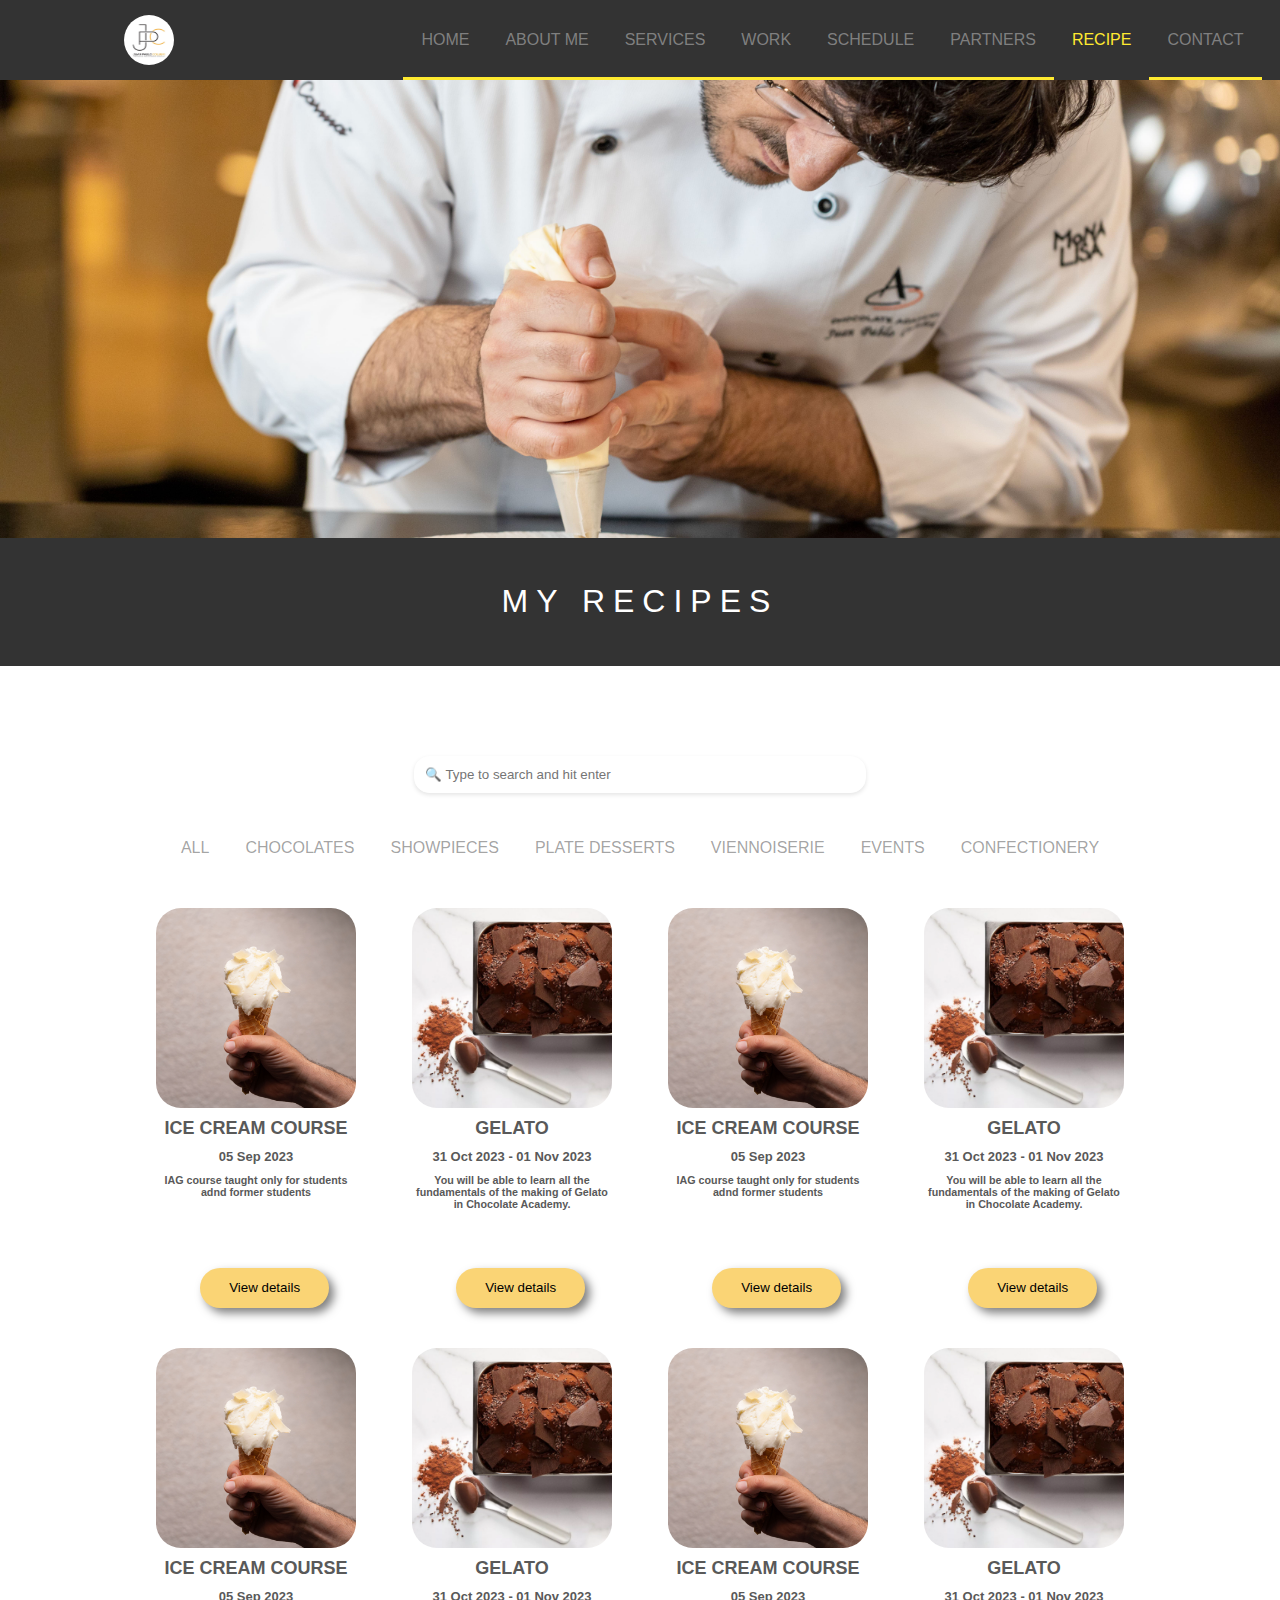
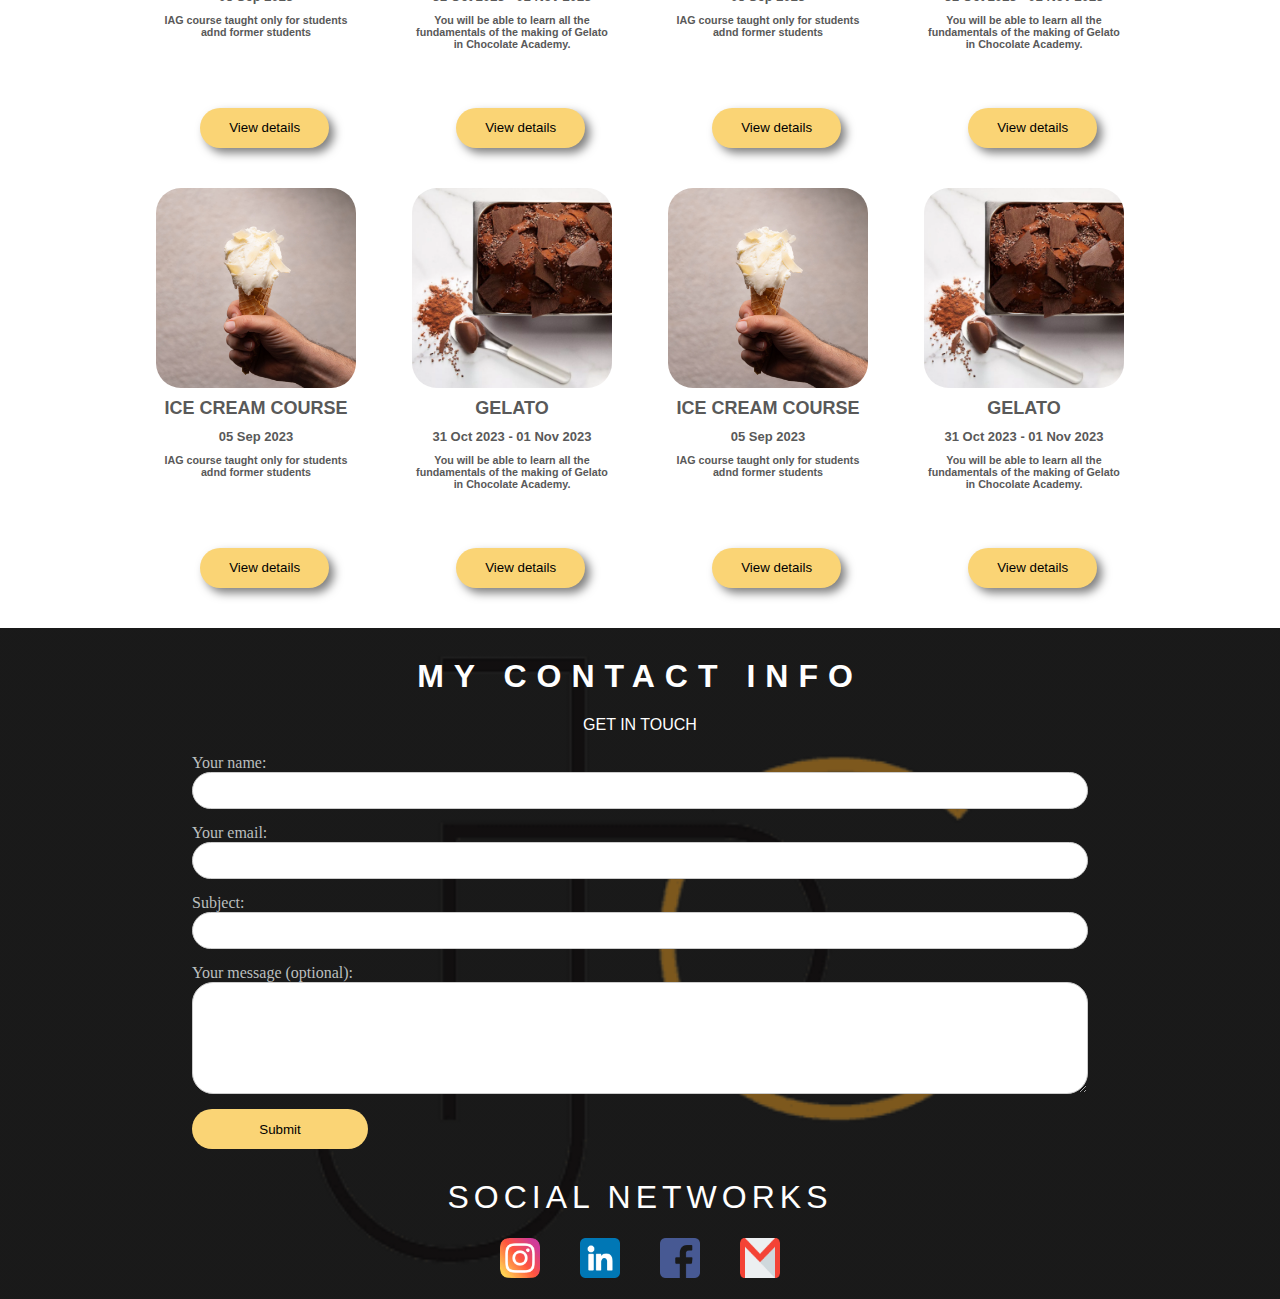
==== commit 2211fb17: "Super resolution responsive fixed" ====
--- a/recipe.html
+++ b/recipe.html
@@ -3,12 +3,13 @@
 <header>
   <meta charset="UTF-8">
   <meta name="viewport" content="width=device-width, initial-scale=1.0">
+  <link rel="shortcut icon" href="./images/favicon.ico">
   <link rel="stylesheet" href="styles.css">
   <link rel="stylesheet" href="recipe.css">
   <link rel="stylesheet" href="https://fonts.googleapis.com/css2?family=Open+Sans:wght@400;600;700&display=swap"">
   <script src="index.js"></script>
   <script src="recipe.js"></script>
-  <title>Page</title>
+  <title>JUAN PABLO COLUBRI</title>
 </header>
 <body>
     <div class="container">
--- a/styles.css
+++ b/styles.css
@@ -2,6 +2,7 @@
   margin: 0;
   padding: 0;
   overflow-x: hidden;
+  display: block;
 }
 
 .text_yellow{
@@ -18,12 +19,15 @@
 /* NAVBAR */
 .navbar {
   display: flex;
+  position: fixed;
   justify-content: flex-end;
   align-items: center;
   padding: 0 20px;
   height: 80px; 
+  width: 98vw;
   background-color: #333;
   overflow: hidden;
+  z-index: 100;
 }
 
 .navbar img{
@@ -128,6 +132,12 @@
     display: block;
 }
 
+@media screen and (max-width: 2070px){
+  .navbar {
+    width: 97vw;
+  }
+}
+
 @media screen and (max-width: 1000px) {
   .navbar {
     display: none;
@@ -142,14 +152,21 @@
   display: flex;
   align-items: center;
   justify-content: center;
-  max-height: 600px;
+  max-height: 42vw;
   overflow: hidden; 
   text-align: center;
 }
 
 .image-container img {
+  object-fit:contain;
   max-height: 100%;
-  max-width: 100%;
+  width: 100vw;
+}
+
+@media screen and (max-width: 1000px){
+  .image-container {
+    max-height: 460px;
+  }
 }
 /* END PRESENTATION IMAGE */
 
@@ -264,7 +281,8 @@
   display: flex;
   align-items: center;
   justify-content: center;
-  max-height: 500px;
+  max-height: 290px;
+  width: 100vw;
   overflow: hidden; 
   text-align: center;
 }
@@ -275,18 +293,48 @@
 }
 
 .textura{
-  max-height: 100%;
-  max-width: 100%;
+  width: 100vw;
 }
 
 .overlay{
   position: absolute;
   top: 20%;
-  left: 48.2%; 
+  left: 49%; 
   width: 80px;
   height: 80px;
   transform: translate(-20%, -50%); 
 }
+@media screen and (max-width: 1800px){
+  .overlay{
+    position: absolute;
+    top: 20%;
+    left: 47.8%; 
+    width: 80px;
+    height: 80px;
+    transform: translate(-20%, -50%); 
+  }
+}
+@media screen and (max-width: 2376px){
+  .image-container2{
+    position: relative;
+    display: flex;
+    align-items: center;
+    justify-content: center;
+    max-height: 290px;
+    overflow: hidden; 
+    text-align: center;
+  }
+  .image-container2 img {
+    max-height: 100%;
+    max-width: 100%;
+  }
+}
+
+@media screen and (max-width: 700px){
+  .overlay{
+    left: 46%;
+  }
+}
 
 .overlay-text{
   font-family: 'Nexa', sans-serif;
@@ -300,6 +348,11 @@
 .overlay-text h6{
   width: 50%;
   transform: translate(50%);
+}
+.overlay-text img{
+  height: 180px;
+  width: 180px;
+  border-radius: 180px;
 }
 
 .image-container2::before,
@@ -318,6 +371,9 @@
   .image-container2::before,
   .image-container2::after{
     background: #ffffff00;
+  }
+  .image-container2{
+    max-height: 415px;
   }}
 
 @media screen and (max-width: 750px) {
@@ -351,21 +407,25 @@
 
 .content2-element{
   margin: 0;
-  height: 268px;
+  height: 200px;
   width:25%;
   overflow: hidden;
-  background-color: #333;
-  font-family: 'Nexa', sans-serif;
+  background-color: #252525;
+  font-family: 'Nexa', sans-serif;
+  background-image: url(./images/logo2.png);
+  background-position: center 0%;
+  background-size: contain;
+  background-repeat: no-repeat;
 }
 
 .content2-element h1{
-  margin-top: 10%;
+  margin-top: 5%;
   color: #FFFFFF;
-  font-size: 18px;
+  font-size: 16px;
   letter-spacing: 5px;
   font-weight: 300;
-  margin-left: 8%;
-  margin-right: 10%;
+  margin-left: 5%;
+  margin-right: 5%;
 }
 
 .content2-element h3{
@@ -384,7 +444,7 @@
   font-stretch: extra-condensed;
   display: flex;
   margin: 0;
-  height: 268px;
+  height: 200px;
   width:25%;
   overflow: hidden;
   background-color:white;
@@ -433,8 +493,57 @@
 /* END CONTENT2 */
 
 /* CONTENT3 */
+.ideas3{
+  display: flex;
+  flex-direction: row;
+  align-items: center;
+  justify-content: center;
+}
+
+@media screen and (max-width: 900px) {
+  .ideas3 {
+    flex-direction: column;
+  }
+}
+
+.ideas-elements3{
+  display: flex;
+  flex-direction: column;
+  align-items: center;
+  width: 310px;
+  height: 100px;
+  margin:55px 40px;
+  justify-content: center;
+}
+
+.ideas-elements3 h5{
+  font-family: 'Nexa', sans-serif;
+  color: #3F3F3F;
+  text-align: center;
+  margin-top: 3%;
+  margin-block-end: 10px;
+  font-weight: 900;
+  font-size: medium;
+}
+
+.ideas-elements3 h6{
+  margin: 0;
+  font-family: 'Nexa', sans-serif;
+  font-weight: normal;
+  color: #3F3F3F;
+  text-align: center;
+  font-size: small;
+  font-weight: 600;
+  font-weight: initial;
+}
+
+.ideas-elements3 img{
+  width: 48px;
+  height: 48px;
+}
+
 .presentation{
-  margin-top: 80px;
+  margin-top: 30px;
   display: flex;
   align-items: center;
   justify-content: center;
@@ -445,15 +554,18 @@
   text-align: center;
 }
 .presentation h1{
-  margin-block-end: 25px;
+  margin-top: 10px;
+  margin-block-end: 10px;
   font-size: 50px;
   letter-spacing: 5px;
   font-weight: 300;
 }
 .presentation h3{
+  margin: 15px;
   color: #303030;
 }
 .presentation h5{
+  margin: 0;
   color: #595959;
 }
 .presentation img{
@@ -491,11 +603,6 @@
   font-weight: initial;
   color: #FFFFFF;
   font-size: medium;
-}
-.port2{
-  flex: 1;
-  padding: 108px;
-  background-color: white;
 }
 
 .port1::before,
@@ -509,13 +616,13 @@
 .port1::before {
   width: 30%;
   right: 15%;
-  top: 35%;
+  top: 28%;
 }
 
 .port1::after {
   width: 30%;
   left: 15%;
-  top: 35%;
+  top: 28%;
 }
 
 @media screen and (max-width: 800px) {
@@ -550,7 +657,7 @@
 }
 
 .portfolio-nav a:hover {
-  color: #ffffff;
+  color: #ffea30;
 } 
 @media screen and (max-width: 855px) {
   .portfolio-nav {
@@ -565,9 +672,9 @@
 
 .contenedor {
   position: relative;
-  display: flex;
+  display: block;
   flex-direction: column;
-  height: 440px;
+  max-height: 440px;
 }
 
 .div1 {
@@ -658,17 +765,16 @@
 }
 
 .image-overlay {
-  display: none;
-  position: absolute;
+  position: fixed;
   top: 0;
   left: 0;
   width: 100vw;
-  height: 1200px;
+  height:  93vh;
+  transform: translateY(218px);
   background-color: rgba(0, 0, 0, 0.5);
-  display: flex;
-  justify-content: center;
-  align-items: center;
-  border-radius: 80px;
+  justify-content: center;
+  align-items: center;
+  border-radius: 30px;
   z-index: 0;
 }
 
@@ -677,8 +783,310 @@
   height: 600px;
   border-radius: 40px;
   margin-top: 5%;
+  margin: 30px;
+}
+
+.carrousel{
+  display: none;
+  width: 100vw;
+  transform: translateY(-440px);
+}
+
+.button4{
+  width: 37px;
+  background-color: #FAD475;
+  border: none;
+  border-radius: 40px;
+  cursor: pointer;
+}
+.button4:hover{
+  background-color: #f8da8e;
+}
+
+
+.carrusel-container {
+  width: 301px;
+  display: none;
+  overflow: hidden;
+}
+
+.carrusel {
+  display: none;
+  transition: transform 0.5s ease-in-out;
+}
+
+.item {
+  width: 100%;
+  flex: 0 0 301px;
+  object-fit: cover;
+  height: 440px;
+  border-radius: 40px;
+  display: flex;
+  justify-content: center;
+  align-items: center;
+  overflow: hidden;
+}
+
+.item img{
+  height: 440px;
+}
+
+.item img{
+  align-self: center;
+}
+
+@media screen and (max-width: 950px) {
+  .image-container3{
+    display: none
+  }
+
+  .carrousel{
+    position: absolute;
+    display: flex;
+    justify-content: center;
+  }
+
+  .carrusel{
+    width: 301px;
+    display: flex;
+  }
+
+  .carrusel-container{
+    display: block;
+  }
 }
 /* END PORTFOLIO */
+
+/* PRESENTATION IMAGE 2 */
+.image-container4{
+  position: relative;
+  display: flex;
+  align-items: center;
+  justify-content: center;
+  max-height: 640px;
+  overflow: hidden; 
+  text-align: center;
+}
+
+.image-container4 img {
+  max-height: 100%;
+  max-width: 100%;
+}
+
+.image-container4::before,
+.image-container4::after
+{
+content: "";
+position: absolute;
+width: 230%;
+height: 1px;
+background-color: black;
+background: linear-gradient(to right, transparent 40%, white 40%, white 60%, transparent 60%);
+
+}
+
+@media screen and (max-width: 990px) {
+  .image-container4::before,
+  .image-container4::after{
+    background: #ffffff00;
+  }
+  .image-container4{
+    height: 700px;
+}}
+
+.image-container4::before {
+  right: -38%;
+  top: 20%;
+}
+
+.image-container4::after {
+  left: -38%;
+  top: 20%;
+}
+/* PRESENTATION IMAGE 2 END*/
+
+/* CONTENT 5 */
+.ideas2{
+  display: flex;
+  flex-direction: row;
+  align-items: center;
+  justify-content: center;
+  margin-block-end: 10%;
+}
+
+@media screen and (max-width: 900px) {
+  .ideas2 {
+    flex-direction: column;
+  }
+}
+
+.content5{
+  display: block;
+}
+
+.recipe2{
+  font-family: 'Nexa', sans-serif;
+  font-weight: normal;
+  display: flex;
+  flex-direction: column;
+  width: 45%;
+  height: auto;
+}
+
+.space{
+  width: 50px;
+}
+
+.recipe2-a {
+  color: #303030;
+  text-align: center;
+}
+
+.recipe2-b{
+  display: flex;
+  flex-direction: row;
+  border-radius: 15px;
+  box-shadow: 0px 0px 10px rgba(0, 0, 0, 0.5);
+}
+
+.recipe2-c{
+  display: flex;
+  position: relative;
+  align-items: center;
+  background-color: white;
+  width: 80px;
+  border-radius: 15px;
+  overflow:visible;
+}
+
+.recipe2-c img{
+  border-radius: 100px;
+  width: 100px;
+  height: 100px;
+  object-fit: cover;
+  z-index: 0;
+  transform: translateX(20%);
+  border: 8px solid white;
+}
+
+.recipe2-d{
+  border-radius: 15px;
+  background-color: #F4F4F4;
+  display: flex;
+  flex-direction: column;
+}
+
+.recipe2-d h1{
+  font-weight: 100;
+  margin-left: 15%;
+  color: #595959;
+}
+
+.recipe2-d h3{
+  font-weight: 600;
+  font-size: 90;
+  margin-left: 15%;
+  color: #595959;
+}
+
+.recipe2-d h5{
+  margin-left: 15%;
+  margin-top: 10px;
+  margin-block-end: 10px;
+  color: #595959;
+}
+
+.recipe2-d button{
+  margin-left: 15%;
+}
+
+.button3 {
+  display: flex;
+  width: 176px;
+  height: 40px;
+  background-color: #FAD475;
+  color: black;
+  border: none;
+  padding: 10px;
+  border-radius: 40px;
+  cursor: pointer;
+  align-items: center;
+  justify-content: center;
+  margin-block-end: 30px;
+}
+.button3:hover{
+  background-color: #f8da8e;
+}
+
+@media screen and (max-width: 1020px) {
+  .recipe2-d h1{
+    margin-left: 20%;
+  }
+  
+  .recipe2-d h3{
+    margin-left: 20%;
+  }
+  
+  .recipe2-d h5{
+    margin-left: 20%;
+  }
+  
+  .recipe2-d button{
+    margin-left: 20%;
+  }
+}
+
+@media screen and (max-width: 900px) {
+  .recipe2{
+    width: 80%;
+  }
+}
+
+@media screen and (max-width: 510px) {
+  .recipe2-d h1{
+    margin-left: 25%;
+  }
+  
+  .recipe2-d h3{
+    margin-left: 25%;
+  }
+  
+  .recipe2-d h5{
+    margin-left: 25%;
+  }
+  
+  .recipe2-d button{
+    margin-left: 25%;
+  }
+}
+
+@media screen and (max-width: 420px) {
+  .recipe2-d h1{
+    margin-left: 15%;
+    margin-right: 5%;
+  }
+  
+  .recipe2-d h3{
+    margin-left: 30%;
+    margin-right: 5%;
+  }
+  
+  .recipe2-d h5{
+    margin-left: 30%;
+    margin-right: 5%;
+  }
+  
+  .recipe2-d button{
+    margin-left: 25%;
+    margin-right: 5%;
+  }
+
+  .button3 {
+    display: flex;
+    width: 150px;
+  }
+}
+/* END CONTENT 5 */
 
 /* FOOTER */
 .footer{
@@ -698,7 +1106,7 @@
   font-family: 'Nexa', sans-serif;
   font-weight: normal;
   color: white;
-  margin-top: 110px;
+  margin-top: 30px;
   letter-spacing: 10px;
   font-weight: 600;
   text-align: center;
@@ -711,7 +1119,7 @@
   font-weight: normal;
   color: white;
   margin: 0;
-  margin-block-end: 50px;
+  margin-block-end: 20px;
 }
 
 .form-container {
@@ -773,7 +1181,7 @@
 }
 
 .social{
-  height: 280px;
+  height: 150px;
   display: flex;
   width: 720px;
   flex-direction: column;
--- a/recipe.css
+++ b/recipe.css
@@ -83,16 +83,23 @@
 .recipe h3{
     font-family: 'Nexa', sans-serif;
     margin: 10px;
+    color: #595959;
+    font-weight: 800;
+    font-size: large;
 }
 
 .recipe h5{
     font-family: 'Nexa', sans-serif;
     margin: 0%;
+    color: #595959;
+    font-size: small;
+    font-weight: 800;
 }
 
 .recipe h6{
     font-family: 'Nexa', sans-serif;
     text-align: center;
+    color: #595959;
     margin: 10px;
     margin-left: 10px;
     margin-right: 10px;
@@ -114,6 +121,7 @@
     border-radius: 40px;
     cursor: pointer;
     margin-top: auto;
+    box-shadow: 5px 5px 10px rgba(0, 0, 0, 0.5);
 }
 
 .button:hover{
